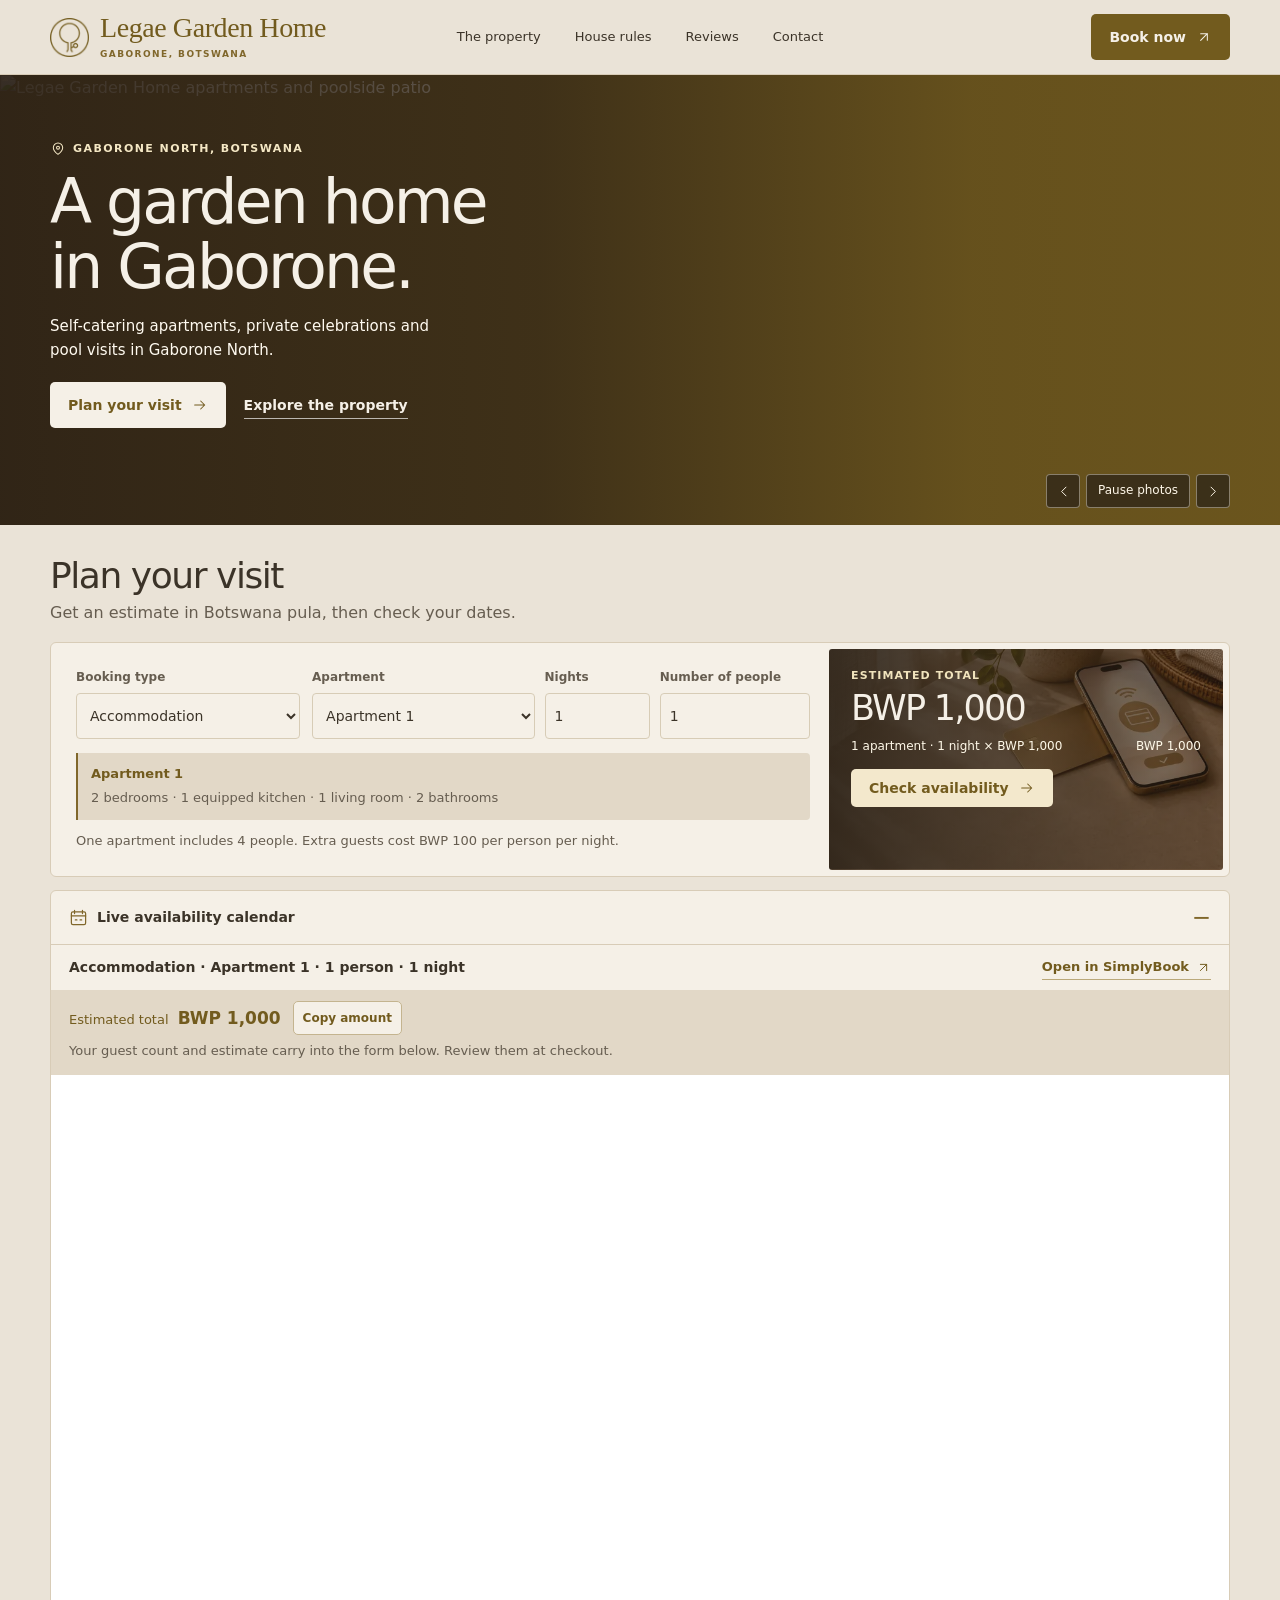
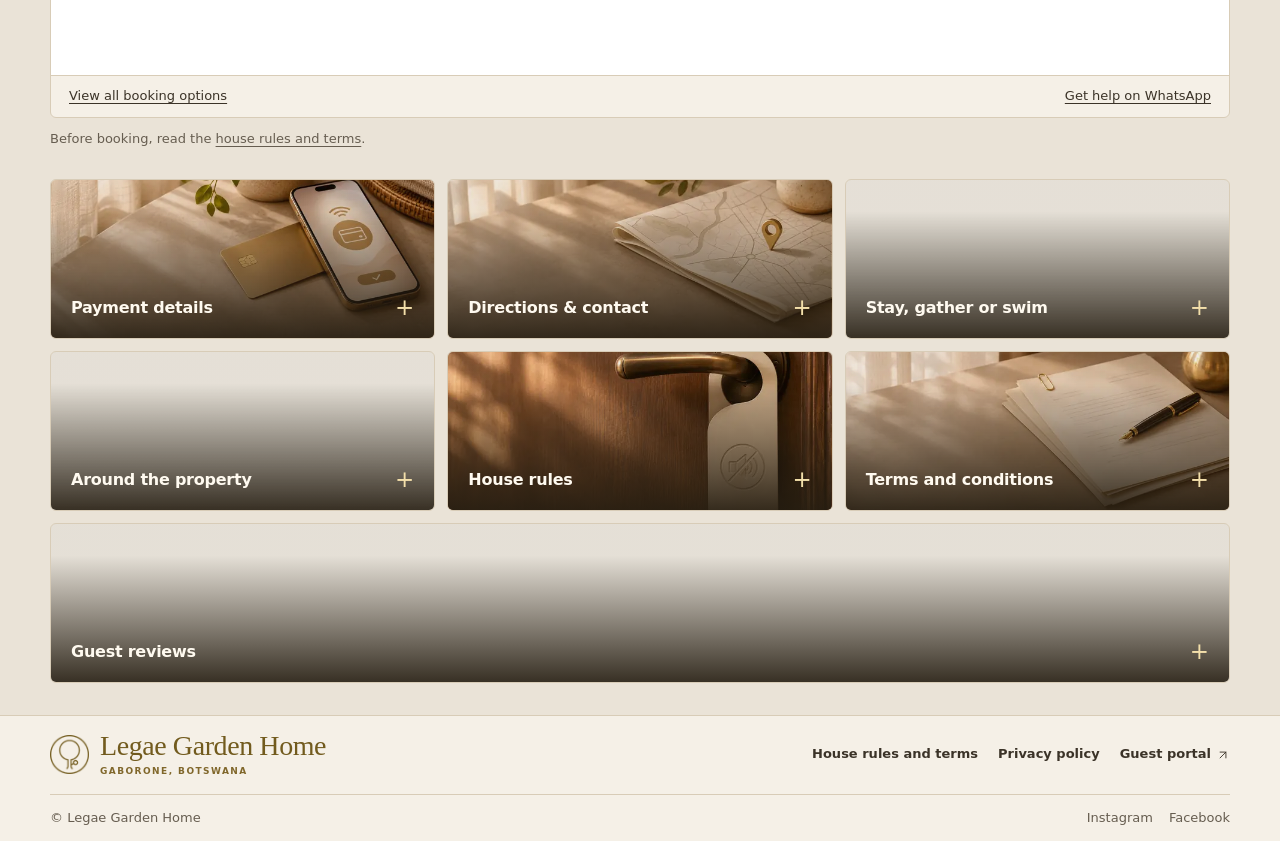
==== index.html @ 32278711 "Show the live availability calendar by default" ====
<!doctype html>
<html lang="en">
<head>
  <meta charset="utf-8">
  <meta name="viewport" content="width=device-width, initial-scale=1">
  <title>Legae Garden Home | Stays, Events &amp; Pool in Gaborone North</title>
  <meta name="description" content="Book a self-catering apartment, private event or pool visit at Legae Garden Home in Gaborone North, Botswana.">
  <meta name="theme-color" content="#725b1e">
  <meta property="og:title" content="Legae Garden Home">
  <meta property="og:description" content="Self-catering stays, garden celebrations and pool days in Gaborone North.">
  <meta property="og:image" content="https://qtrypzzcjebvfcihiynt.supabase.co/storage/v1/object/public/base44-prod/public/688d9861a9e77103fb615b78/deb10df3b_IMG_5137.jpg">
  <link rel="icon" href="[data-uri]" type="image/png">
  <meta property="og:type" content="website">
  <meta name="twitter:card" content="summary_large_image">
  <link rel="stylesheet" href="/legae-home.css">
</head>
<body>
<svg class="symbols" xmlns="http://www.w3.org/2000/svg" aria-hidden="true">
  <symbol id="i-arrow" viewBox="0 0 24 24"><path d="M4 12h15m-6-6 6 6-6 6"/></symbol>
  <symbol id="i-out" viewBox="0 0 24 24"><path d="M7 17 17 7M7 7h10v10"/></symbol>
  <symbol id="i-pin" viewBox="0 0 24 24"><path d="M19 10c0 5-7 10-7 10s-7-5-7-10a7 7 0 1 1 14 0Z"/><circle cx="12" cy="10" r="2.2"/></symbol>
  <symbol id="i-calendar" viewBox="0 0 24 24"><rect x="3" y="5" width="18" height="16" rx="2"/><path d="M7 3v4m10-4v4M3 10h18m-13 5h2m4 0h2"/></symbol>
  <symbol id="i-bed" viewBox="0 0 24 24"><path d="M3 18v2m18-2v2M3 18h18v-5a2 2 0 0 0-2-2H5a2 2 0 0 0-2 2v5Zm2-7V6a2 2 0 0 1 2-2h10a2 2 0 0 1 2 2v5M8 11V8h8v3"/></symbol>
  <symbol id="i-leaf" viewBox="0 0 24 24"><path d="M20 4c-9 0-15 3-15 10a5 5 0 0 0 5 5c7 0 10-6 10-15ZM4 20l10-10"/></symbol>
  <symbol id="i-water" viewBox="0 0 24 24"><path d="M3 9c3 0 3-2 6-2s3 2 6 2 3-2 6-2M3 14c3 0 3-2 6-2s3 2 6 2 3-2 6-2M3 19c3 0 3-2 6-2s3 2 6 2 3-2 6-2"/></symbol>
  <symbol id="i-wifi" viewBox="0 0 24 24"><path d="M3 8a14 14 0 0 1 18 0M6 11a9 9 0 0 1 12 0m-9 3a4.5 4.5 0 0 1 6 0"/><circle cx="12" cy="18" r=".7"/></symbol>
  <symbol id="i-kitchen" viewBox="0 0 24 24"><path d="M5 3v5a3 3 0 0 0 6 0V3M8 3v18m11 0V3c-3 1-4 5-4 10h4"/></symbol>
  <symbol id="i-car" viewBox="0 0 24 24"><path d="m5 11 2-5h10l2 5M5 18v2m14-2v2M5 18h14a2 2 0 0 0 2-2v-3a2 2 0 0 0-2-2H5a2 2 0 0 0-2 2v3a2 2 0 0 0 2 2Zm2-4h1m8 0h1"/></symbol>
  <symbol id="i-braai" viewBox="0 0 24 24"><path d="M5 11h14a7 7 0 0 1-14 0Zm5 7-2 4m6-4 2 4M9 7c-2-2 2-3 0-5m6 5c-2-2 2-3 0-5"/></symbol>
  <symbol id="i-chat" viewBox="0 0 24 24"><path d="M21 11.5a8.5 8.5 0 0 1-12 7.75L4 20l.75-4.5A8.5 8.5 0 1 1 21 11.5ZM8 12h.01m4 0h.01m4 0h.01"/></symbol>
  <symbol id="i-close" viewBox="0 0 24 24"><path d="m6 6 12 12M18 6 6 18"/></symbol>
  <symbol id="i-menu" viewBox="0 0 24 24"><path d="M4 7h16M4 12h16M4 17h16"/></symbol>
  <symbol id="i-chevron" viewBox="0 0 24 24"><path d="m8 5 7 7-7 7"/></symbol>
  <symbol id="i-payment" viewBox="0 0 24 24"><rect x="3" y="5" width="18" height="14" rx="2"/><path d="M3 10h18M7 15h4"/></symbol>
  <symbol id="i-photo" viewBox="0 0 24 24"><rect x="3" y="3" width="18" height="18" rx="2"/><circle cx="8" cy="8" r="1.5"/><path d="m3 17 5-5 4 4 4-6 5 7"/></symbol>
  <symbol id="i-document" viewBox="0 0 24 24"><path d="M14 3H5v18h14V8zM14 3v5h5M8 12h8M8 16h6"/></symbol>
</svg>
<a class="skip" href="#main">Skip to content</a>
<header class="header">
  <div class="wrap nav-row">
    <a class="brand" href="#" aria-label="Legae Garden Home, home">
      <img class="brand-mark" src="[data-uri]" width="42" height="42" alt="">
      <span><strong>Legae Garden Home</strong><small>GABORONE, BOTSWANA</small></span>
    </a>
    <button class="icon-button menu-toggle" type="button" aria-expanded="false" aria-controls="site-nav" aria-label="Open menu"><svg class="icon" aria-hidden="true"><use href="#i-menu"/></svg></button>
    <nav class="nav" id="site-nav" aria-label="Main navigation">
      <a href="#experiences">The property</a>
      <a href="#rules">House rules</a>
      <a href="#reviews">Reviews</a>
      <a href="#visit">Contact</a>
    </nav>
    <a class="button green nav-book" href="#book">Book now <svg class="icon" aria-hidden="true"><use href="#i-out"/></svg></a>
  </div>
</header>
<main id="main">
  <section class="hero" aria-labelledby="hero-title" aria-roledescription="carousel">
    <div class="wrap hero-content">
      <p class="eyebrow hero-location"><svg class="icon" aria-hidden="true"><use href="#i-pin"/></svg> Gaborone North, Botswana</p>
      <h1 id="hero-title">A garden home in Gaborone.</h1>
      <p>Self-catering apartments, private celebrations and pool visits in Gaborone North.</p>
      <div class="hero-actions">
        <a class="button green" href="#book">Plan your visit <svg class="icon" aria-hidden="true"><use href="#i-arrow"/></svg></a>
        <a class="text-link" href="#experiences">Explore the property</a>
      </div>
    </div>
    <img class="hero-image hero-slide is-active" src="https://qtrypzzcjebvfcihiynt.supabase.co/storage/v1/object/public/base44-prod/public/688d9861a9e77103fb615b78/deb10df3b_IMG_5137.jpg" alt="Legae Garden Home apartments and poolside patio" width="1024" height="768" fetchpriority="high">
    <img class="hero-image hero-slide" src="https://qtrypzzcjebvfcihiynt.supabase.co/storage/v1/object/public/base44-prod/public/688d9861a9e77103fb615b78/ccbd55c2e_IMG_8662.jpg" alt="Outdoor swimming pool at Legae Garden Home" width="1024" height="768" decoding="async">
    <img class="hero-image hero-slide" src="https://i.postimg.cc/5NzW2BkS/661a70f915418e8416a6b7e5d18a0d9f.png" alt="Open garden lawn at Legae Garden Home" width="1280" height="960" decoding="async">
    <div class="wrap hero-controls" hidden>
      <div class="hero-control-buttons" role="group" aria-label="Property slideshow">
        <button class="icon-button" id="hero-previous" type="button" aria-label="Previous property photo"><svg class="icon" aria-hidden="true"><use href="#i-chevron"/></svg></button>
        <button class="slideshow-pause" id="hero-pause" type="button" aria-pressed="false">Pause photos</button>
        <button class="icon-button" id="hero-next" type="button" aria-label="Next property photo"><svg class="icon" aria-hidden="true"><use href="#i-chevron"/></svg></button>
      </div>
    </div>
  </section>

  <section class="wrap booking-wrap" id="book" aria-labelledby="booking-title">
    <div class="section-heading booking-heading">
      <h2 id="booking-title">Plan your visit</h2>
      <p>Get an estimate in Botswana pula, then check your dates.</p>
    </div>
    <div class="booking-bar">
      <div class="booking-inputs">
        <form class="calculator-fields" id="booking-calculator" aria-label="Booking calculator">
          <div class="booking-field booking-type">
            <label for="booking-type">Booking type</label>
            <select id="booking-type" name="type"><option value="stay">Accommodation</option><option value="event">Private event</option><option value="pool">Pool visit</option></select>
          </div>
          <div class="booking-fields" data-fields="stay">
            <div class="booking-field"><label for="apartment">Apartment</label><select id="apartment" name="apartment" aria-describedby="apartment-details"><option value="3">Apartment 1</option><option value="4">Apartment 2</option><option value="both">Both apartments</option></select></div>
            <div class="booking-field"><label for="nights">Nights</label><input type="number" id="nights" name="nights" value="1" min="1" step="1" required></div>
            <div class="booking-field"><label for="stay-guests">Number of people</label><input type="number" id="stay-guests" name="stay-guests" value="1" min="1" step="1" required></div>
          </div>
          <div class="booking-fields" data-fields="event" hidden>
            <div class="booking-field"><label for="event-guests">Event guests</label><input type="number" id="event-guests" name="event-guests" value="10" min="1" max="50" step="1" required disabled></div>
            <div class="booking-field"><label for="event-apartments">Accommodation</label><select id="event-apartments" name="event-apartments" aria-describedby="apartment-details" disabled><option value="0">Venue only</option><option value="1" selected>1 apartment</option><option value="2">2 apartments</option></select></div>
          </div>
          <div class="booking-fields pool-fields" data-fields="pool" hidden>
            <div class="booking-field"><label for="pool-adults">Adults</label><input type="number" id="pool-adults" name="pool-adults" value="1" min="0" step="1" required disabled></div>
            <div class="booking-field"><label for="pool-children">Children</label><input type="number" id="pool-children" name="pool-children" value="0" min="0" step="1" required disabled></div>
            <div class="booking-field"><label for="pool-coolers">Cooler boxes</label><input type="number" id="pool-coolers" name="pool-coolers" value="0" min="0" step="1" required disabled></div>
            <label class="braai-option"><input type="checkbox" name="pool-braai" disabled> Add braai use</label>
          </div>
        </form>
        <div class="apartment-details" id="apartment-details" role="status" aria-live="polite" aria-atomic="true">
          <strong id="apartment-details-name">Apartment 1</strong>
          <p id="apartment-details-rooms">2 bedrooms · 1 equipped kitchen · 1 living room · 2 bathrooms</p>
        </div>
        <p class="calculator-note" id="calculator-note">One apartment includes 4 people. Extra guests cost BWP 100 per person per night.</p>
        <noscript><p class="calculator-note">Enable JavaScript to calculate an estimate for your selection.</p></noscript>
      </div>
      <div class="estimate">
        <p class="estimate-label" id="estimate-label">Estimated total</p>
        <output class="estimate-total" id="estimate-total" aria-labelledby="estimate-label" for="booking-type apartment nights stay-guests event-guests event-apartments pool-adults pool-children pool-coolers">BWP 1,000</output>
        <ul class="estimate-lines" id="estimate-lines"><li><span>1 apartment · 1 night × BWP 1,000</span><span>BWP 1,000</span></li></ul>
        <a class="button pale" href="#calendar">Check availability <svg class="icon" aria-hidden="true"><use href="#i-arrow"/></svg></a>
      </div>
    </div>
    <details class="calendar-panel" id="calendar" open>
      <summary><svg class="icon" aria-hidden="true"><use href="#i-calendar"/></svg> Live availability calendar</summary>
      <div class="calendar-card">
        <div class="calendar-toolbar">
          <p id="calendar-selection" aria-live="polite"><span>Accommodation · Apartment 1 · 1 person</span></p>
          <a class="text-link" id="direct-booking" href="https://legaegardenhome1.simplybook.me/v2/book/service/3/" target="_blank" rel="noopener">Open in SimplyBook <svg class="icon" aria-hidden="true"><use href="#i-out"/></svg></a>
        </div>
        <div id="calendar-booking">
          <div class="calendar-checkout">
            <div class="checkout-estimate" id="checkout-estimate">
              <p>Estimated total <strong id="checkout-estimate-total">BWP 1,000</strong></p>
              <button class="button outline" id="copy-estimate" type="button" value="1000" hidden>Copy amount</button>
              <span class="copy-status" id="copy-estimate-status" role="status"></span>
            </div>
            <p>Your guest count and estimate carry into the form below. Review them at checkout.</p>
          </div>
          <iframe id="booking-frame" title="Live availability for Apartment 1" loading="lazy" referrerpolicy="strict-origin-when-cross-origin"></iframe>
        </div>
        <div class="calendar-message" id="calendar-message" hidden>
          <p id="calendar-message-text"></p>
          <a class="button green" id="calendar-message-action" href="https://wa.me/26771252032" target="_blank" rel="noopener">Ask on WhatsApp <svg class="icon" aria-hidden="true"><use href="#i-out"/></svg></a>
        </div>
        <div class="calendar-footer">
          <a href="https://legaegardenhome1.simplybook.me/v2/book/" target="_blank" rel="noopener">View all booking options</a>
          <a id="booking-help" href="https://wa.me/26771252032" target="_blank" rel="noopener">Get help on WhatsApp</a>
        </div>
      </div>
    </details>
        <p class="booking-policy">Before booking, read the <a href="#rules">house rules and terms</a>.</p>
  </section>


  <section class="wrap info-grid" aria-label="Property and booking information">
    <details class="info-card" id="payment-details" name="property-information">
      <summary><svg class="icon" aria-hidden="true"><use href="#i-payment"/></svg><h2 id="payment-details-title">Payment details</h2></summary>
      <div class="info-card-content">

      <div class="payment-content">
        <div class="payment-methods">
          <section aria-labelledby="bank-payment-title">
            <h3 id="bank-payment-title">FNB Bank Transfer</h3>
            <dl class="payment-bank-details">
              <div><dt>Bank</dt><dd>FNB Botswana</dd></div>
              <div><dt>Account name</dt><dd>Legae Garden Home</dd></div>
              <div><dt>Account number</dt><dd>63196310311</dd></div>
              <div><dt>Branch code</dt><dd>281267</dd></div>
              <div><dt>SWIFT code</dt><dd>FNBBBWPX</dd></div>
            </dl>
          </section>
          <section aria-labelledby="orange-payment-title">
            <h3 id="orange-payment-title">Orange Money</h3>
            <dl><div><dt>Number</dt><dd>+267 76 574 262</dd></div></dl>
          </section>
          <section aria-labelledby="ewallet-payment-title">
            <h3 id="ewallet-payment-title">eWallet / Pay2Cell</h3>
            <dl><div><dt>Number</dt><dd>+267 71 252 032</dd></div></dl>
          </section>
        </div>
        <p class="payment-reference">Please use the invoice number as your payment reference.</p>
      </div>
    
      </div>
    </details>
    <details class="info-card" id="visit" name="property-information">
      <summary><svg class="icon" aria-hidden="true"><use href="#i-pin"/></svg><h2 id="directions-title">Directions & contact</h2></summary>
      <div class="info-card-content">
<div class="visit-layout">
      <div class="visit-copy">
        <h2 id="visit-title">Find us</h2>
        <p class="location-line"><svg class="icon" aria-hidden="true"><use href="#i-pin"/></svg> Gaborone North, Botswana</p>
        <div class="visit-actions">
          <a class="button green" href="https://www.google.com/maps/dir/?api=1&amp;destination=-24.5267918%2C25.9787232" target="_blank" rel="noopener">Get directions <svg class="icon" aria-hidden="true"><use href="#i-out"/></svg></a>
          <a class="button outline" href="https://wa.me/26771252032?text=Hello%2C%20I%20would%20like%20to%20enquire%20about%20Legae%20Garden%20Home." target="_blank" rel="noopener"><svg class="icon" aria-hidden="true"><use href="#i-chat"/></svg> WhatsApp</a>
        </div>
        <address class="contact-links">
          <div><a href="tel:+26771252032">+267 71 252 032</a><span aria-hidden="true"> / </span><a href="tel:+26776574262">+267 76 574 262</a></div>
          <a href="mailto:legaegardenhome@gmail.com">legaegardenhome@gmail.com</a>
        </address>
        <details class="directions">
          <summary>Driving directions from Phakalane</summary>
          <ol>
            <li>Continue from the Phakalane traffic light to the second traffic light near Oodi.</li>
            <li>Turn left and continue past the Mmamashia Water Treatment Plant on your right.</li>
            <li>Turn before the long wall on your left and follow it to the end.</li>
            <li>Turn left, then immediately right. Legae Garden Home is the second house on your right.</li>
          </ol>
        </details>
      </div>
      <img src="https://qtrypzzcjebvfcihiynt.supabase.co/storage/v1/object/public/base44-prod/public/688d9861a9e77103fb615b78/a41eb5264_IMG_5136.jpg" alt="Driveway and entrance at Legae Garden Home" loading="lazy" width="1024" height="768">
    </div>
      </div>
    </details>
    <details class="info-card" id="experiences" name="property-information">
      <summary><svg class="icon" aria-hidden="true"><use href="#i-bed"/></svg><h2 id="experiences-title">Stay, gather or swim</h2></summary>
      <div class="info-card-content">

        <div class="property-panel-content">
          <div class="experience-grid">
            <article class="card">
              <img src="https://i.postimg.cc/xTpN9Shv/a738c9988c5737dc6c36e37decbf5882.png" alt="Double bed in a Legae Garden Home apartment" loading="lazy" width="600" height="800">
              <div class="card-text">
                <h3>Self-catering stays</h3>
                <p>Each apartment has two bedrooms, two bathrooms, a living room and an equipped kitchen. Book one or both.</p>
                <a class="text-link" href="#book" data-booking="stay">Price a stay <svg class="icon" aria-hidden="true"><use href="#i-arrow"/></svg></a>
              </div>
            </article>
            <article class="card">
              <img src="https://i.postimg.cc/5NzW2BkS/661a70f915418e8416a6b7e5d18a0d9f.png" alt="Open garden lawn at Legae Garden Home" loading="lazy" width="1280" height="960">
              <div class="card-text">
                <h3>Private events</h3>
                <p>Host up to 50 guests in the garden. Choose venue hire or add accommodation. Gatherings require approval, and loud music is prohibited.</p>
                <a class="text-link" href="#book" data-booking="event">Price an event <svg class="icon" aria-hidden="true"><use href="#i-arrow"/></svg></a>
              </div>
            </article>
            <article class="card">
              <img src="https://qtrypzzcjebvfcihiynt.supabase.co/storage/v1/object/public/base44-prod/public/688d9861a9e77103fb615b78/ccbd55c2e_IMG_8662.jpg" alt="Outdoor swimming pool at Legae Garden Home" loading="lazy" width="768" height="1024">
              <div class="card-text">
                <h3>Pool visits</h3>
                <p>Pool hours are 9:00 am to 5:00 pm. Entry is BWP 100 per adult and BWP 50 per child. Cooler boxes and braai use can be added.</p>
                <a class="text-link" href="#book" data-booking="pool">Price a pool visit <svg class="icon" aria-hidden="true"><use href="#i-arrow"/></svg></a>
              </div>
            </article>
          </div>
          <ul class="amenities" aria-label="Property amenities">
            <li><svg class="icon" aria-hidden="true"><use href="#i-kitchen"/></svg> Equipped kitchens</li>
            <li><svg class="icon" aria-hidden="true"><use href="#i-wifi"/></svg> Wi-Fi</li>
            <li><svg class="icon" aria-hidden="true"><use href="#i-car"/></svg> On-site parking</li>
            <li><svg class="icon" aria-hidden="true"><use href="#i-braai"/></svg> Braai area</li>
            <li><svg class="icon" aria-hidden="true"><use href="#i-water"/></svg> Outdoor pool</li>
            <li><svg class="icon" aria-hidden="true"><use href="#i-leaf"/></svg> Garden</li>
          </ul>
        </div>
      
      </div>
    </details>
    <details class="info-card" id="gallery" name="property-information">
      <summary><svg class="icon" aria-hidden="true"><use href="#i-photo"/></svg><h2 id="gallery-title">Around the property</h2></summary>
      <div class="info-card-content">

        <div class="property-panel-content gallery-grid">
          <a href="https://qtrypzzcjebvfcihiynt.supabase.co/storage/v1/object/public/base44-prod/public/688d9861a9e77103fb615b78/dcd136c3a_IMG_5101.jpg" aria-label="View living and dining room photo"><img src="https://qtrypzzcjebvfcihiynt.supabase.co/storage/v1/object/public/base44-prod/public/688d9861a9e77103fb615b78/dcd136c3a_IMG_5101.jpg" alt="Living and dining room in one of the apartments" loading="lazy"><span>Living &amp; dining <svg class="icon" aria-hidden="true"><use href="#i-out"/></svg></span></a>
          <a href="https://i.postimg.cc/ncWr6G9g/d47270caf5ff09779eabafe3b2f775aa.png" aria-label="View self-catering kitchen photo"><img src="https://i.postimg.cc/ncWr6G9g/d47270caf5ff09779eabafe3b2f775aa.png" alt="Self-catering kitchen with fridge and washing machine" loading="lazy"><span>Kitchen <svg class="icon" aria-hidden="true"><use href="#i-out"/></svg></span></a>
          <a href="https://i.postimg.cc/SRWRfpmp/IMG-8664.jpg" aria-label="View outdoor seating photo"><img src="https://i.postimg.cc/SRWRfpmp/IMG-8664.jpg" alt="Outdoor table and chairs by the braai area" loading="lazy"><span>Outdoor seating <svg class="icon" aria-hidden="true"><use href="#i-out"/></svg></span></a>
          <a href="https://i.postimg.cc/L8HSQqxp/518768688.png" aria-label="View pool terrace photo"><img src="https://i.postimg.cc/L8HSQqxp/518768688.png" alt="The outdoor swimming pool and terrace" loading="lazy"><span>Pool terrace <svg class="icon" aria-hidden="true"><use href="#i-out"/></svg></span></a>
        </div>
      
      </div>
    </details>
    <details class="info-card" id="rules" name="property-information">
      <summary><svg class="icon" aria-hidden="true"><use href="#i-menu"/></svg><h2 id="rules-title">House rules</h2></summary>
      <div class="info-card-content">
<div class="rules-intro">
        <div class="noise-rule">
          <h3>No loud music</h3>
          <p>This applies at all times, including private events and pool visits. Quiet hours are <strong>10:30 pm to 8:00 am</strong>. Please keep noise low and respect our neighbours.</p>
        </div>
        <dl class="arrival-times">
          <div><dt>Check-in</dt><dd>12:00 pm</dd></div>
          <div><dt>Check-out</dt><dd>10:30 am</dd></div>
        </dl>
      </div>
      </div>
    </details>
    <details class="info-card" id="terms" name="property-information">
      <summary><svg class="icon" aria-hidden="true"><use href="#i-document"/></svg><h2 id="terms-title">Terms and conditions</h2></summary>
      <div class="info-card-content">
<div class="policies">
        <details id="booking-terms">
          <summary>Booking, payment and arrival</summary>
          <ul>
            <li>A deposit of BWP 500, or the amount specified for your booking, is required to secure your dates. Pay within 48 hours of booking. Unpaid reservations may be cancelled and the dates released.</li>
            <li>Published prices may change. The price confirmed at the time of booking will be honoured.</li>
            <li>Be ready to provide valid identification before check-in through the agreed contact method. Arrange late check-out in advance. It is subject to availability and additional charges may apply.</li>
          </ul>
        </details>
        <details id="guest-rules">
          <summary>Guests, gatherings and use of the property</summary>
          <ul>
            <li>Keep to the confirmed guest count unless management approves a change in writing. Parties and large gatherings require prior approval. Loud music is prohibited at all times. Observe quiet hours from 10:30 pm to 8:00 am.</li>
            <li>Use the designated outdoor smoking area. Smoking indoors is prohibited. Pets require prior approval. Guests are responsible for pet-related damage or extra cleaning.</li>
            <li>Keep the property and garden in good condition and report problems promptly. Wash dishes and take out rubbish. Leave towels, linen and other supplied items at the property. Do not damage or remove plants.</li>
            <li>Laundry is for current guests staying two or three days. Bring your own washing powder and leave outside laundry at home. A BWP 15 charge per item may apply if the laundry rules are breached.</li>
          </ul>
        </details>
        <details id="pool-rules">
          <summary>Swimming pool safety</summary>
          <ul>
            <li>Guests use the pool at their own risk. There is no lifeguard on duty. A responsible adult must supervise children at all times.</li>
            <li>No diving, running or rough play around the pool. Keep glass containers out of the pool area.</li>
          </ul>
        </details>
        <details id="property-rules">
          <summary>Security, damages and responsibility</summary>
          <ul>
            <li>External areas are monitored by CCTV for security. Lock doors and windows, keep the gate secure and take care of personal belongings.</li>
            <li>Guests are responsible for damage to the property or its contents and for reasonable repair or replacement costs. Lost keys carry a BWP 650 fee. Applicable charges for breaches of the rules remain the guest’s responsibility.</li>
            <li>The property’s booking terms place responsibility for personal belongings with guests and exclude liability for accidents, injuries and loss of belongings.</li>
            <li>Management may terminate a stay without refund for serious breaches of the terms, rules or safety requirements. Illegal activity may be reported to the authorities.</li>
            <li>By booking, guests acknowledge these terms and accept responsibility for applicable charges.</li>
          </ul>
        </details>
        <details id="cancellation">
          <summary>Cancellations and date changes</summary>
          <ul>
            <li>Cancellations made within 24 hours of booking are eligible for a full deposit refund.</li>
            <li>A cancellation more than 7 days after booking incurs a fee of 50% of the deposit. More than 30 days after booking, the deposit is non-refundable.</li>
            <li>Requests to change dates are subject to availability and the notice given. No-shows without prior notice forfeit the deposit.</li>
          </ul>
        </details>
        <details id="privacy">
          <summary>Privacy policy</summary>
          <ul>
            <li>Legae Garden Home may collect contact, identification, booking and payment-related details, website usage information and footage from external CCTV.</li>
            <li>Information is used to manage bookings, communicate with guests, improve services, protect people and property and meet legal and accounting requirements.</li>
            <li>Personal information is never sold, rented or leased. It may be shared with booking, payment and other service providers, or with authorities where required.</li>
            <li>Reasonable measures are used to protect information. Records are retained for as long as necessary for their purpose and applicable requirements.</li>
            <li>Guests may request access, correction, restriction of processing or deletion where applicable. This policy may be updated. For privacy enquiries email <a href="mailto:legaegardenhome@gmail.com">legaegardenhome@gmail.com</a>.</li>
          </ul>
        </details>
      </div>
      </div>
    </details>
    <details class="info-card" id="reviews" name="property-information">
      <summary><h2 id="reviews-title">Guest reviews</h2></summary>
      <div class="info-card-content">
        <p class="review-intro">Guest comments about Legae Garden Home.</p>
        <div id="published-reviews" class="review-grid" aria-label="Published guest reviews"></div>
        <p id="review-load-status" class="review-help" role="status"></p>
        <button class="button outline" id="more-guest-reviews" type="button" hidden>More reviews</button>
        <div class="review-grid">
          <figure class="review-quote">
            <blockquote><p>“Affordable, peaceful, clean, exotic”</p></blockquote>
            <figcaption>Kopano</figcaption>
          </figure>
          <figure class="review-quote">
            <blockquote><p>“…friendly hosts and great privacy!”</p></blockquote>
            <figcaption>Katlego Latoya Kgaswane</figcaption>
          </figure>
          <figure class="review-quote">
            <blockquote><p>“Good neighborhood, quiet and peaceful environment”</p></blockquote>
            <figcaption>Cain Johnson</figcaption>
          </figure>
        </div>
        <form class="guest-review-form" id="guest-review-form" aria-labelledby="guest-review-form-title" hidden>
          <h3 id="guest-review-form-title">Write a review</h3>
          <div class="guest-review-fields">
            <div class="booking-field"><label for="review-name">Your name</label><input id="review-name" name="guestName" type="text" maxlength="80" autocomplete="name" required></div>
            <div class="booking-field"><label for="review-rating">Overall rating</label><select id="review-rating" name="rating" required><option value="" selected disabled>Choose a rating</option><option value="5">5 — Excellent</option><option value="4">4 — Very good</option><option value="3">3 — Good</option><option value="2">2 — Fair</option><option value="1">1 — Poor</option></select></div>
          </div>
          <div class="booking-field"><label for="review-title">Review title (optional)</label><input id="review-title" name="title" type="text" maxlength="120"></div>
          <div class="booking-field"><label for="review-comment">Your review</label><textarea id="review-comment" name="comment" rows="4" maxlength="2000" required></textarea></div>
          <p class="review-help">Your name and review may appear on this website after approval.</p>
          <button class="button green" id="submit-guest-review" type="submit">Submit review</button>
          <p id="guest-review-status" class="guest-review-status" role="status"></p>
        </form>
        <noscript><p class="review-help">Enable JavaScript to submit a review.</p></noscript>
      </div>
    </details>

  </section>

</main>
<footer>
  <div class="wrap footer-row">
    <a class="brand" href="#">
      <img class="brand-mark" src="[data-uri]" width="42" height="42" alt="">
      <span><strong>Legae Garden Home</strong><small>GABORONE, BOTSWANA</small></span>
    </a>
    <div class="footer-links">
      <a href="#rules">House rules and terms</a>
      <a href="#privacy">Privacy policy</a>
      <a href="https://legae-garden-guest-manager-fb615b78.base44.app/GuestPortal">Guest portal <svg class="icon" aria-hidden="true"><use href="#i-out"/></svg></a>
    </div>
  </div>
  <div class="wrap footer-bottom"><span>© Legae Garden Home</span><a href="https://www.instagram.com/legaegardenhome" target="_blank" rel="noopener">Instagram</a><a href="https://www.facebook.com/legaegardenhome" target="_blank" rel="noopener">Facebook</a></div>
</footer>
<dialog id="photo-dialog" class="dialog photo-dialog" aria-label="Property photo gallery">
  <button type="button" class="icon-button close-dialog" aria-label="Close photo" autofocus><svg class="icon" aria-hidden="true"><use href="#i-close"/></svg></button>
  <img id="full-photo" alt="">
  <div class="photo-controls"><button type="button" class="icon-button prev" aria-label="Previous photo"><svg class="icon" aria-hidden="true"><use href="#i-chevron"/></svg></button><p id="photo-caption" aria-live="polite"></p><button type="button" class="icon-button next" aria-label="Next photo"><svg class="icon" aria-hidden="true"><use href="#i-chevron"/></svg></button></div>
</dialog>
  <script type="module" src="/legae-booking.js"></script>
  <script type="module" src="/legae-reviews.js"></script>
</body>
</html>
---- legae-home.css ----
@font-face {
  font-family: "Instrument Serif";
  src: url("https://fonts.gstatic.com/s/instrumentserif/v5/jizBRFtNs2ka5fXjeivQ4LroWlx-6zUTjnTLgNs.woff2") format("woff2");
  font-weight: 400;
  font-display: swap;
}
@font-face {
  font-family: "DM Sans";
  src: url("https://fonts.gstatic.com/s/dmsans/v17/rP2Yp2ywxg089UriI5-g4vlH9VoD8Cmcqbu0-K6z9mXg.woff2") format("woff2");
  font-weight: 400 700;
  font-display: swap;
}
:root {
  color-scheme: light;
  --paper: #eae3d7;
  --white: #f5f0e7;
  --green: #725b1e;
  --ink: #3b3328;
  --muted: #665d50;
  --accent: #80672b;
  --line: #d8ccb7;
  --tint: #e2d8c7;
  --radius: 6px;
  --display: "Instrument Serif", Georgia, serif;
  --body: "DM Sans", system-ui, sans-serif;
}
* { box-sizing: border-box; }
[hidden] { display: none !important; }
html { scroll-behavior: smooth; }
body { margin: 0; background: var(--paper); color: var(--ink); font: 16px/1.6 var(--body); }
h1, h2, h3, p, figure, dl, dd { margin: 0; }
h1, h2, h3 { color: var(--ink); line-height: 1.15; font-weight: 600; letter-spacing: -.025em; }
h2 { font-family: var(--body); font-size: clamp(28px, 3vw, 36px); font-weight: 500; letter-spacing: -.04em; }
h3 { font-size: 20px; }
img { display: block; width: 100%; height: auto; }
a { color: inherit; text-decoration: none; }
button, input, select { font: inherit; color: inherit; }
button, summary { cursor: pointer; }
summary { list-style: none; }
summary::-webkit-details-marker { display: none; }
:focus-visible { outline: 2px solid #94752c; outline-offset: 4px; }
::selection { background: #eaddb9; color: var(--green); }
[id] { scroll-margin-top: 22px; }
.wrap { width: min(1200px, calc(100% - 100px)); margin-inline: auto; }
.symbols { position: absolute; width: 0; height: 0; }
.icon { width: 19px; height: 19px; flex: none; fill: none; stroke: currentColor; stroke-width: 1.55; stroke-linecap: round; stroke-linejoin: round; }
.skip { position: fixed; top: -120px; left: 14px; z-index: 5; padding: 9px 16px; background: var(--white); }
.skip:focus { top: 14px; }
.header { background: var(--paper); border-bottom: 1px solid var(--line); }
.nav-row { display: grid; grid-template-columns: 1fr auto 1fr; align-items: center; gap: 24px; min-height: 74px; }
.brand { display: flex; align-items: center; gap: 11px; width: max-content; color: var(--green); }
.brand-mark { width: 39px; height: 39px; object-fit: contain; }
.brand strong { display: block; font-family: var(--display); font-size: 28px; font-weight: 400; line-height: 1.05; letter-spacing: -.015em; white-space: nowrap; }
.brand small { display: block; margin-top: 4px; color: var(--accent); font-size: 9px; font-weight: 700; letter-spacing: .16em; }
.nav { display: flex; align-items: center; gap: clamp(16px, 3vw, 34px); font-size: 13px; font-weight: 500; }
.nav a:hover, .footer-links a:hover, .footer-bottom a:hover { color: var(--accent); }
.button { display: inline-flex; justify-content: center; align-items: center; gap: 10px; min-height: 46px; padding: 9px 17px; border: 1px solid transparent; border-radius: 5px; font-size: 14px; font-weight: 600; text-align: center; }
.button:hover { filter: brightness(1.13); }
.button .icon { width: 16px; height: 16px; }
.button.green { background: var(--green); color: var(--white); }
.button.pale { background: #f3e8cc; color: var(--green); }
.button.outline { border-color: #c4b48f; color: var(--green); }
.nav-book { justify-self: end; white-space: nowrap; }
.icon-button { display: inline-flex; align-items: center; justify-content: center; width: 40px; height: 40px; border: 1px solid var(--line); border-radius: 50%; background: var(--white); color: var(--green); padding: 0; }
.icon-button:hover { background: var(--tint); }
.menu-toggle { display: none; }
.text-link { display: inline-flex; align-items: center; gap: 7px; width: fit-content; border-bottom: 1px solid #baa879; color: var(--green); padding-block: 2px; font-size: 14px; font-weight: 700; }
.text-link:hover { color: var(--accent); }
.text-link .icon { width: 15px; height: 15px; }

.hero {
  position: relative;
  isolation: isolate;
  display: grid;
  align-items: center;
  min-height: clamp(380px, 50svh, 560px);
  overflow: hidden;
  background: var(--green);
  color: var(--white);
}
.hero-image, .hero::after {
  position: absolute;
  inset: 0;
  width: 100%;
  height: 100%;
}
.hero-image { z-index: -2; object-fit: cover; object-position: center 57%; }
.hero::after {
  content: "";
  z-index: -1;
  background: linear-gradient(90deg, #2c2116ee 0%, #2c2116bb 42%, #2c21162e 76%, #2c21161a);
}
.hero-content { padding-block: 40px 72px; }
.eyebrow { display: flex; align-items: center; gap: 7px; color: var(--accent); font-size: 11px; font-weight: 700; letter-spacing: .13em; text-transform: uppercase; }
.eyebrow .icon { width: 16px; height: 16px; }
.hero .eyebrow { color: #f4e7c4; }
.hero h1 { margin-top: 13px; max-width: 530px; color: inherit; font-family: var(--body); font-size: clamp(42px, 4.8vw, 64px); font-weight: 500; line-height: 1.05; letter-spacing: -.045em; text-wrap: balance; }
.hero-content>p:not(.eyebrow) { margin-top: 15px; max-width: 390px; color: #fffaf0; font-size: 15px; }
.hero-actions { display: flex; flex-wrap: wrap; align-items: center; gap: 10px 18px; margin-top: 20px; }
.hero .button { background: var(--white); color: var(--green); }
.hero .text-link { color: var(--white); border-color: #ffffffa8; }
.hero :focus-visible { outline-color: var(--white); }

.section-heading { margin-bottom: 15px; }
.section-heading p { margin-top: 4px; color: var(--muted); }
.booking-wrap { padding-block: 30px; }
.booking-heading { margin-bottom: 16px; }
.booking-bar { display: grid; grid-template-columns: minmax(0,1.96fr) minmax(290px,1fr); padding: 6px; background: var(--white); border: 1px solid var(--line); border-radius: var(--radius); }
.booking-inputs { align-self: center; min-width: 0; padding: 19px; }
.calculator-fields { display: grid; grid-template-columns: minmax(124px,.9fr) minmax(0,2fr); align-items: start; gap: 12px; }
.booking-fields { display: grid; grid-template-columns: repeat(2,minmax(0,1fr)); gap: 10px; align-items: end; }
.booking-fields[data-fields="stay"] { grid-template-columns: minmax(0,1.48fr) minmax(0,.7fr) minmax(0,1fr); }
.pool-fields { grid-template-columns: repeat(3,minmax(0,1fr)); }
.booking-field { min-width: 0; }
.booking-field label { display: block; margin-bottom: 6px; color: var(--muted); font-size: 12px; font-weight: 600; }
.booking-field select, .booking-field input { width: 100%; height: 46px; border: 1px solid #d7ccb6; border-radius: 4px; background: var(--white); padding: 0 9px; font-size: 14px; }
.booking-field input:invalid { border-color: #a44d35; }
.braai-option { grid-column: 1/-1; display: inline-flex; align-items: center; gap: 7px; min-height: 24px; width: fit-content; font-size: 13px; font-weight: 600; cursor: pointer; }
.braai-option input { width: 16px; height: 16px; margin: 0; accent-color: var(--green); }
.calculator-note, .booking-policy { margin-top: 12px; color: var(--muted); font-size: 13px; line-height: 1.45; }
.apartment-details { margin-top: 14px; padding: 11px 13px; border-left: 2px solid var(--accent); border-radius: 0 4px 4px 0; background: var(--tint); font-size: 13px; }
.apartment-details strong { color: var(--green); font-weight: 600; }
.apartment-details p { margin-top: 3px; color: var(--muted); line-height: 1.6; }
.booking-policy a { text-decoration: underline; text-underline-offset: 3px; }
.estimate { background: var(--green); color: var(--white); border-radius: 3px; padding: 18px 22px; }
.estimate-label { color: #f1e4bd; font-size: 11px; font-weight: 700; letter-spacing: .1em; text-transform: uppercase; }
.estimate-total { display: block; margin-top: 3px; font-size: clamp(29px, 3vw, 35px); font-weight: 500; line-height: 1.15; letter-spacing: -.05em; font-variant-numeric: tabular-nums; }
.estimate-lines { display: grid; gap: 3px; margin: 9px 0 0; padding: 0; color: #fff9e9; list-style: none; font-size: 12px; }
.estimate-lines li { display: flex; justify-content: space-between; align-items: start; gap: 9px; }
.estimate-lines li>span:last-child { white-space: nowrap; }
.estimate .button { min-height: 38px; margin-top: 13px; padding-block: 5px; }
.estimate .button:focus-visible { outline-color: #e9cf88; }

.calendar-panel { margin-top: 13px; overflow: hidden; border: 1px solid var(--line); border-radius: 6px; background: var(--white); }
details>summary { display: flex; gap: 9px; align-items: center; color: var(--ink); font-size: 14px; font-weight: 600; }
details>summary::after { content: "+"; margin-left: auto; color: var(--accent); font: 400 23px/1 var(--body); }
details[open]>summary::after { content: "−"; }
details>summary:hover { color: var(--accent); }
.calendar-panel>summary:focus-visible { outline-offset: -4px; }
.calendar-panel>summary { padding: 15px 18px; }
.calendar-panel>summary .icon { color: var(--accent); }
.calendar-panel[open]>summary { border-bottom: 1px solid var(--line); }
.calendar-toolbar, .calendar-footer { display: flex; justify-content: space-between; align-items: center; flex-wrap: wrap; gap: 8px 16px; padding: 10px 18px; }
.calendar-toolbar p { font-size: 14px; font-weight: 700; }
.calendar-toolbar .text-link { font-size: 13px; }
.calendar-checkout { padding: 11px 18px 13px; background: var(--tint); color: var(--muted); font-size: 13px; }
.checkout-estimate { display: flex; flex-wrap: wrap; align-items: center; gap: 7px 12px; margin-bottom: 6px; color: var(--green); }
.checkout-estimate strong { margin-left: 5px; font-size: 17px; }
.checkout-estimate .button { min-height: 34px; padding: 4px 9px; background: var(--white); font-size: 12px; }
.copy-status { font-size: 12px; }
.calendar-card iframe { display: block; width: 100%; height: 600px; border: 0; background: white; }
.calendar-footer { border-top: 1px solid var(--line); font-size: 13px; }
.calendar-footer a { text-decoration: underline; text-underline-offset: 3px; }
.calendar-message { padding: 14px 18px; }
.calendar-message p { margin-bottom: 8px; color: var(--muted); }

.property-section { padding-block: 0 15px; }
.property-panels { display: grid; }
.property-panel { border-bottom: 1px solid var(--line); }
.property-panel>summary { padding: 17px 0; }
.property-panel h2 { font-family: var(--body); font-size: 17px; font-weight: 500; letter-spacing: -.015em; }
.property-panel-content { padding: 0 0 20px; }
.experience-grid, .gallery-grid { display: grid; gap: 21px; }
.experience-grid { grid-template-columns: repeat(3,minmax(0,1fr)); }
.card { display: flex; flex-direction: column; min-width: 0; overflow: hidden; background: var(--white); border: 1px solid var(--line); border-radius: var(--radius); }
.card>img { aspect-ratio: 2.1; object-fit: cover; object-position: center 53%; }
.card:nth-child(2)>img { object-position: center 63%; }
.card-text { display: flex; flex: 1; flex-direction: column; align-items: start; padding: 19px 20px 22px; }
.card p { margin: 7px 0 13px; color: var(--muted); font-size: 14px; }
.card .text-link { margin-top: auto; }
.amenities { display: grid; grid-template-columns: repeat(6,minmax(0,1fr)); list-style: none; gap: 8px; padding: 19px 0 0; margin: 27px 0 0; border-top: 1px solid #dfd3ba; }
.amenities li { display: flex; align-items: center; gap: 7px; color: var(--green); font-size: 13px; font-weight: 600; }
.amenities .icon { color: var(--accent); }
.gallery-grid { grid-template-columns: repeat(4,minmax(0,1fr)); }
.gallery-grid a { display: block; min-width: 0; }
.gallery-grid img { aspect-ratio: 1.34; object-fit: cover; border-radius: 6px; }
.gallery-grid a:hover img { filter: brightness(.9); }
.gallery-grid span { display: flex; justify-content: space-between; align-items: center; gap: 4px; padding-top: 8px; color: var(--green); font-size: 13px; font-weight: 600; }
.gallery-grid .icon { width: 14px; height: 14px; }

.rules-section { padding-block: 30px; border-bottom: 1px solid var(--line); }
.rules-layout { display: grid; grid-template-columns: minmax(0,.75fr) minmax(0,1.22fr); align-items: start; gap: clamp(24px, 6vw, 80px); }
.noise-rule { margin-top: 13px; padding: 13px 16px; background: var(--tint); border-left: 2px solid var(--green); }
.noise-rule h3 { font-size: 19px; }
.noise-rule p { margin-top: 6px; color: var(--muted); font-size: 14px; }
.arrival-times { display: grid; grid-template-columns: repeat(2,minmax(0,1fr)); gap: 12px; margin-top: 14px; }
.arrival-times dt { color: var(--muted); font-size: 12px; font-weight: 700; }
.arrival-times dd { color: var(--ink); font-family: var(--display); font-size: 28px; font-weight: 400; line-height: 1.15; }
.policies { padding-top: 5px; }
.policies h3 { margin-bottom: 13px; font-family: var(--body); font-size: 24px; font-weight: 500; letter-spacing: -.035em; }
.policies details { border-top: 1px solid var(--line); }
.policies details:last-child { border-bottom: 1px solid var(--line); }
.policies summary { min-height: 40px; padding: 7px 2px; }
.policies ul, .directions ol { margin: 0; padding: 0 11px 15px 24px; color: var(--muted); font-size: 14px; }
.policies li+li, .directions li+li { margin-top: 6px; }
.policies li>a { overflow-wrap: anywhere; text-decoration: underline; text-underline-offset: 3px; }

.visit { padding-block: 29px; }
.visit-layout { display: grid; grid-template-columns: 1fr 1fr; align-items: center; gap: clamp(24px, 6vw, 79px); }
.location-line { display: flex; align-items: center; gap: 6px; margin-top: 12px; color: var(--muted); }
.location-line .icon { color: var(--accent); }
.visit-actions { display: flex; flex-wrap: wrap; gap: 9px; margin-top: 17px; }
.contact-links { display: grid; gap: 3px; margin-top: 18px; font-size: 14px; font-style: normal; }
.contact-links a:hover { text-decoration: underline; }
.directions { margin-top: 16px; border-top: 1px solid var(--line); border-bottom: 1px solid var(--line); }
.directions summary { padding-block: 8px; font-size: 14px; }
.visit-layout>img { max-height: 220px; aspect-ratio: 1.62; object-fit: cover; border-radius: 6px; }
footer { background: var(--white); border-top: 1px solid var(--line); font-size: 13px; }
.footer-row, .footer-bottom { display: flex; justify-content: space-between; align-items: center; gap: 16px; }
.footer-row { padding-block: 15px; }
.footer-links { display: flex; align-items: center; flex-wrap: wrap; gap: 12px 20px; }
.footer-links a { display: inline-flex; align-items: center; gap: 5px; font-weight: 600; }
.footer-links .icon { width: 14px; height: 14px; }
.footer-bottom { border-top: 1px solid var(--line); padding-block: 13px; color: var(--muted); }
.footer-bottom>span { margin-right: auto; }

dialog { width: min(880px,calc(100% - 24px)); margin: auto; border: 1px solid var(--line); border-radius: var(--radius); background: var(--green); color: var(--white); padding: 0; }
dialog::backdrop { background: #20190fb8; }
body:has(dialog[open]) { overflow: hidden; }
.photo-dialog>img { height: min(72vh,680px); object-fit: contain; }
.photo-dialog>.close-dialog { position: absolute; top: 9px; right: 9px; }
.photo-controls { display: flex; align-items: center; justify-content: space-between; gap: 10px; padding: 8px; }
.photo-controls .prev .icon { transform: rotate(180deg); }

@media (max-width: 1020px) {
  .wrap { width: calc(100% - 62px); }
  .calculator-fields { grid-template-columns: 1fr; gap: 10px; }
  .booking-inputs { padding: 18px; }
  .estimate { padding: 17px; }
  .amenities { grid-template-columns: repeat(3,minmax(0,1fr)); row-gap: 12px; }
}
@media (max-width: 740px) {
  .wrap { width: calc(100% - 36px); }
  .nav-row { min-height: 64px; grid-template-columns: 1fr auto auto; gap: 8px; }
  .brand { gap: 7px; }
  .brand-mark { width: 32px; height: 32px; }
  .brand strong { font-size: 23px; }
  .brand small { font-size: 8px; }
  .nav-book { grid-column: 2; grid-row: 1; min-height: 38px; padding: 6px 9px; font-size: 12px; }
  .nav-book .icon { display: none; }
  .menu-toggle { display: inline-flex; grid-column: 3; grid-row: 1; width: 37px; height: 37px; }
  .nav { grid-column: 1/-1; display: none; flex-direction: column; align-items: stretch; gap: 0; padding-bottom: 9px; }
  .nav a { padding: 8px 0; border-top: 1px solid var(--line); }
  .menu-toggle[aria-expanded="true"]+.nav { display: flex; }
  .hero { min-height: clamp(370px, 50svh, 460px); }
  .hero::after { background: linear-gradient(90deg, #2c2116eb, #2c2116a6 70%, #2c211666); }
  .hero-content { padding-block: 30px 72px; }
  .hero h1 { max-width: 430px; font-size: clamp(39px, 10vw, 54px); }
  .hero-image { object-position: 58% 55%; }
  .hero-content>p:not(.eyebrow) { margin-top: 11px; }
  .hero-actions { margin-top: 15px; }
  .booking-wrap, .rules-section, .visit { padding-block: 22px; }
  .booking-bar { grid-template-columns: 1fr; }
  .booking-fields[data-fields="stay"] { grid-template-columns: repeat(2,minmax(0,1fr)); }
  .booking-fields[data-fields="stay"] .booking-field:first-child { grid-column: 1/-1; }
  .estimate .button { width: 100%; }
  .calendar-card iframe { height: 550px; }
  .calendar-toolbar, .calendar-footer, .calendar-checkout { padding-inline: 11px; }
  .experience-grid { grid-template-columns: 1fr; }
  .gallery-grid, .amenities { grid-template-columns: repeat(2,minmax(0,1fr)); }
  .rules-layout, .visit-layout { grid-template-columns: 1fr; gap: 16px; }
  .visit-layout>img { max-height: 152px; }
  .footer-row { flex-direction: column; align-items: start; gap: 10px; }
}
@media (max-width: 355px) {
  .wrap { width: calc(100% - 24px); }
  .brand strong { font-size: 21px; }
  .brand-mark { width: 29px; height: 29px; }
  .hero h1 { font-size: 37px; }
  .hero-actions { gap: 8px 13px; }
  .hero-actions .button { padding-inline: 10px; }
  .hero-actions .text-link { font-size: 13px; }
}
@media (prefers-reduced-motion: reduce) {
  html { scroll-behavior: auto; }
}

.payment-content { padding: 17px 18px; }
.payment-methods { display: grid; grid-template-columns: 1.65fr 1fr 1fr; gap: 20px; }
.payment-methods>section { min-width: 0; }
.payment-methods>section+section { border-left: 1px solid var(--line); padding-left: 20px; }
.payment-methods h3 { margin-bottom: 10px; font-size: 17px; letter-spacing: -.02em; }
.payment-methods dl { display: grid; gap: 5px; font-size: 13px; }
.payment-bank-details>div { display: grid; grid-template-columns: 110px minmax(0,1fr); gap: 9px; }
.payment-methods dt { color: var(--muted); }
.payment-methods dd { color: var(--green); font-weight: 600; overflow-wrap: anywhere; font-variant-numeric: tabular-nums; user-select: text; }
.payment-reference { margin-top: 13px; padding-top: 11px; border-top: 1px solid var(--line); color: var(--muted); font-size: 13px; }
@media (max-width: 740px) {
  .payment-methods { grid-template-columns: 1fr 1fr; gap: 16px; }
  .payment-methods>section:first-child { grid-column: 1/-1; }
  .payment-methods>section+section { border-left: 0; padding: 12px 0 0; border-top: 1px solid var(--line); }
  .payment-methods h3 { font-size: 15px; }
  .payment-bank-details>div { grid-template-columns: 110px minmax(0,1fr); }
}


.hero-slide { opacity: 0; transition: opacity 1s ease; }
.hero-slide.is-active { opacity: 1; }
.hero-controls { position: absolute; inset-inline: 0; bottom: 17px; display: flex; justify-content: flex-end; pointer-events: none; }
.hero-control-buttons { display: flex; align-items: center; gap: 6px; pointer-events: auto; }
.hero-controls .icon-button, .slideshow-pause { height: 34px; border: 1px solid #fff8ea66; border-radius: 4px; background: #302719c9; color: #fff8ea; }
.hero-controls .icon-button { width: 34px; }
.hero-controls .icon-button:hover, .slideshow-pause:hover { background: #56452c; }
.hero-controls .icon { width: 15px; height: 15px; }
#hero-previous .icon { transform: rotate(180deg); }
.slideshow-pause { padding-inline: 11px; font-size: 12px; }
.info-grid { display: grid; grid-template-columns: repeat(3, minmax(0, 1fr)); gap: 12px; align-items: start; padding-bottom: 32px; }
.info-card { min-width: 0; background: var(--white); border: 1px solid var(--line); border-radius: 6px; overflow: hidden; }
.info-card>summary {
  min-height: 158px;
  gap: 12px;
  align-items: flex-end;
  padding: 19px 20px;
  color: #fffaf0;
  background-image: linear-gradient(0deg, #251d11e8, #251d1114 80%), var(--card-photo);
  background-position: center, center 32%;
  background-size: cover;
}
.info-card>summary>.icon { display: none; }
.info-card>summary>h2 { font-family: var(--body); font-size: 16px; font-weight: 600; letter-spacing: -.015em; line-height: 1.35; color: inherit; }
.info-card>summary:focus-visible { outline-offset: -4px; }
.info-card>summary:hover { filter: brightness(1.08); color: #fffaf0; }
.info-card>summary::after { color: #f3dfaa; }
.info-card[open] { grid-column: 1/-1; }
.info-card[open]>summary { min-height: 100px; border-bottom: 1px solid var(--line); }
.info-card-content { padding: 20px; }
.info-card-content .payment-content, .info-card-content .property-panel-content { padding: 0; }
.info-card-content .noise-rule { margin-top: 0; }
.info-card-content .policies { padding-top: 0; }
.info-card-content .visit-copy>h2 { font-size: 28px; }
@media (max-width: 740px) {
  .info-grid { grid-template-columns: repeat(2, minmax(0, 1fr)); gap: 10px; padding-bottom: 22px; }
  .info-card>summary { min-height: 145px; padding: 15px 12px; gap: 8px; align-items: flex-end; flex-wrap: nowrap; }
  .info-card>summary>h2 { font-size: 14px; }
  .info-card>summary::after { align-self: flex-end; }
  .info-card[open]>summary { min-height: 92px; align-items: flex-end; }
  .info-card[open]>summary>h2 { order: 0; width: auto; }
  .info-card[open]>summary::after { align-self: flex-end; }
  .info-card-content { padding: 16px; }
  .hero-controls { bottom: 14px; }
}
@media (prefers-reduced-motion: reduce) {
  .hero-slide { transition: none; }
}

:root { --payment-picture: url("[data-uri]"); }
.info-card#payment-details { --card-photo: var(--payment-picture); }

.info-card#visit { --card-photo: url("[data-uri]"); }

.info-card#rules { --card-photo: url("[data-uri]"); }

.info-card#terms { --card-photo: url("[data-uri]"); }

.info-card#experiences { --card-photo: url("https://i.postimg.cc/xTpN9Shv/a738c9988c5737dc6c36e37decbf5882.png"); }
.info-card#gallery { --card-photo: url("https://qtrypzzcjebvfcihiynt.supabase.co/storage/v1/object/public/base44-prod/public/688d9861a9e77103fb615b78/ccbd55c2e_IMG_8662.jpg"); }


.estimate {
  background-image: linear-gradient(90deg, #2b2116ef, #2b211688), var(--payment-picture);
  background-position: center;
  background-size: cover;
}
.info-card#reviews { grid-column: 1/-1; }
.review-intro { margin-bottom: 18px; color: var(--muted); font-size: 13px; }
.review-grid { display: grid; grid-template-columns: repeat(3, minmax(0,1fr)); gap: 24px; }
.review-quote { padding: 5px 0; }
.review-quote + .review-quote { border-left: 1px solid var(--line); padding-left: 24px; }
.review-quote blockquote { margin: 0; font-size: 18px; line-height: 1.55; color: var(--ink); }
.review-quote figcaption { margin-top: 13px; font-size: 13px; font-weight: 600; color: var(--green); }
.review-source { margin-top: 22px; }
@media (max-width: 740px) {
  .review-grid { grid-template-columns: 1fr; gap: 17px; }
  .review-quote + .review-quote { border-left: 0; border-top: 1px solid var(--line); padding: 17px 0 0; }
}

.info-card#reviews { --card-photo: url("https://i.postimg.cc/SRWRfpmp/IMG-8664.jpg"); }

.review-actions { display: flex; align-items: center; flex-wrap: wrap; gap: 12px 20px; margin-top: 22px; }
.review-actions .review-source { margin-top: 0; }
.review-help { margin-top: 10px; color: var(--muted); font-size: 13px; }

#published-reviews:not(:empty) { margin-bottom: 24px; }
#published-reviews .review-quote { overflow-wrap: anywhere; }
#published-reviews blockquote { white-space: pre-wrap; }
.review-rating { margin-bottom: 8px; color: var(--green); font-size: 13px; font-weight: 700; }
.review-quote h4 { margin: 0 0 7px; font-size: 16px; font-weight: 600; }
.guest-review-form { display: grid; gap: 13px; max-width: 680px; margin-top: 25px; padding-top: 23px; border-top: 1px solid var(--line); }
.guest-review-form h3 { margin-bottom: 3px; font-size: 22px; font-weight: 500; }
.guest-review-fields { display: grid; grid-template-columns: 1.3fr 1fr; gap: 13px; }
.guest-review-form textarea { display: block; width: 100%; min-height: 116px; resize: vertical; padding: 11px; border: 1px solid #d7ccb6; border-radius: 4px; background: var(--white); color: var(--ink); font: inherit; line-height: 1.5; }
.guest-review-form .button { justify-self: start; }
.guest-review-form .review-help { margin-top: 0; }
.guest-review-form button:disabled { opacity: .65; cursor: wait; }
.guest-review-status { min-height: 1.5em; color: var(--green); font-size: 14px; }
.guest-review-status[data-state="error"] { color: #8b3025; }
@media (max-width: 500px) {
  .guest-review-fields { grid-template-columns: 1fr; }
  .guest-review-form .button { justify-self: stretch; }
}
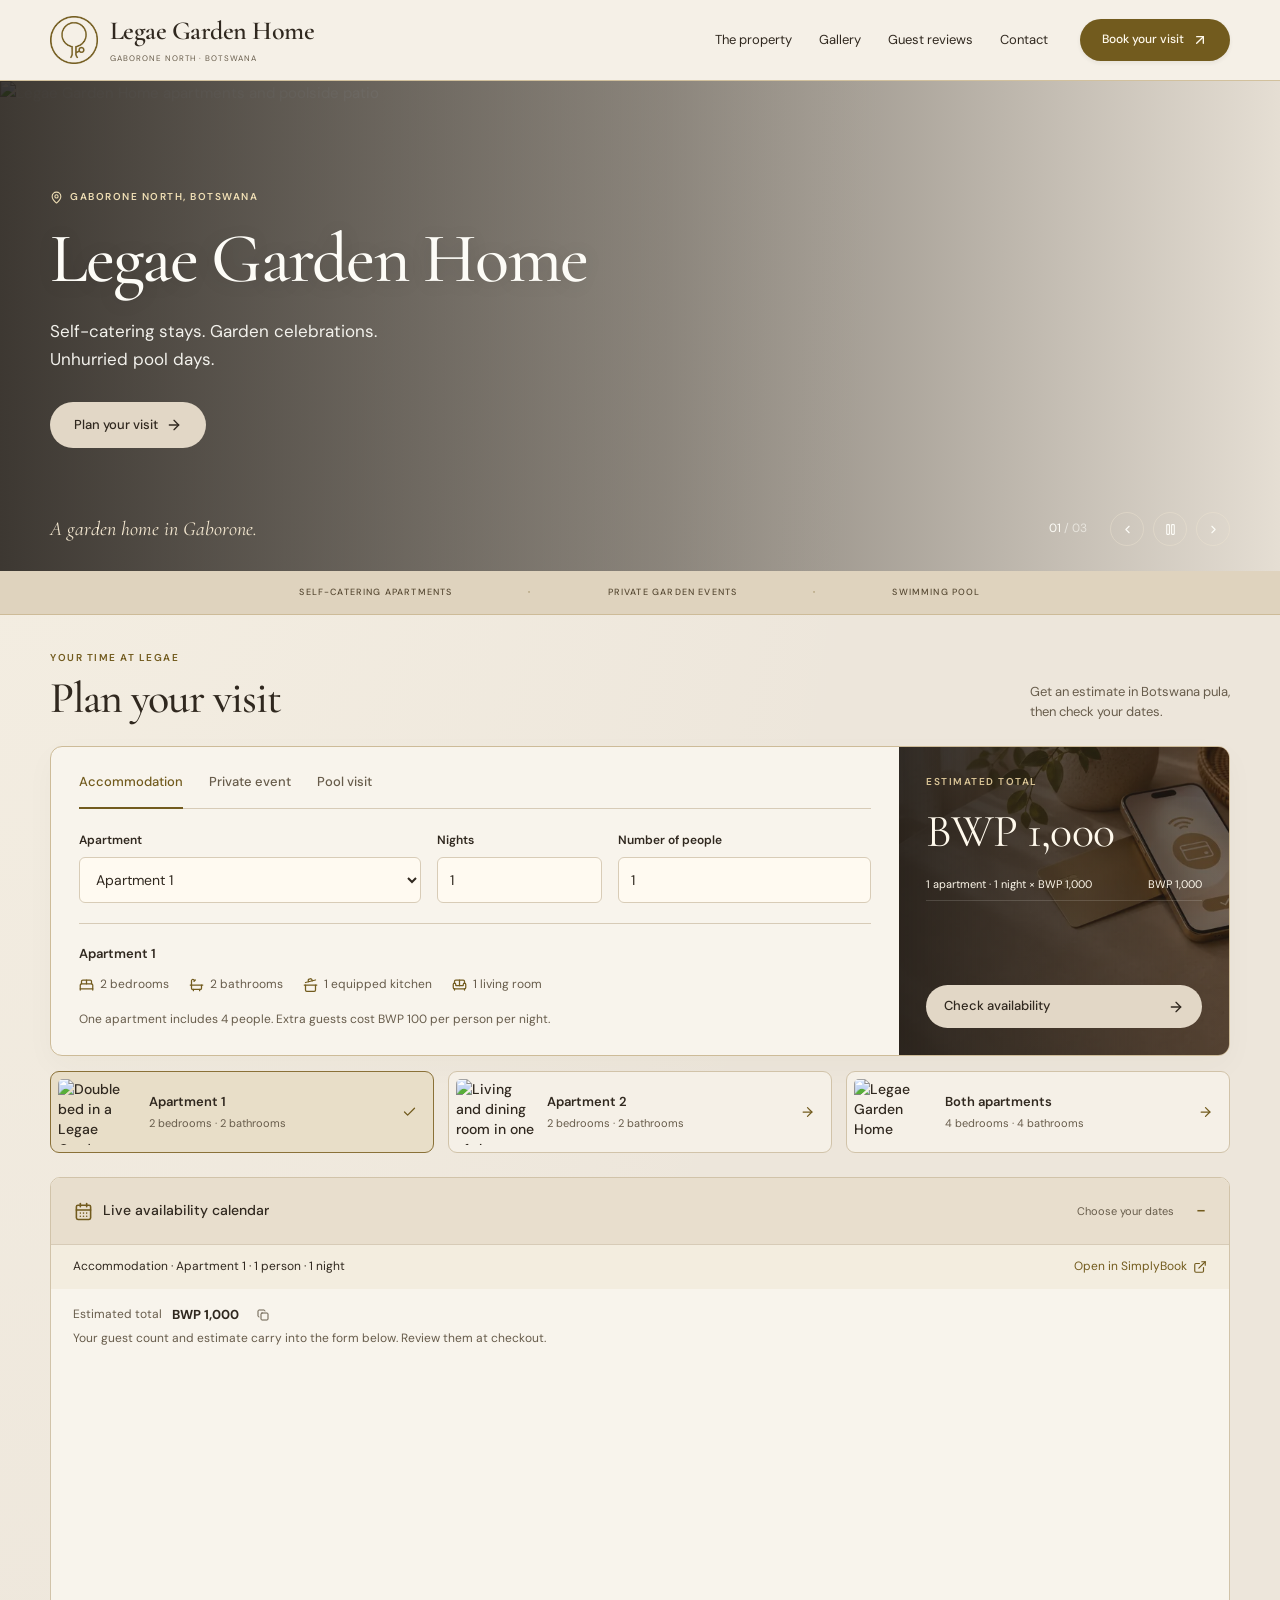
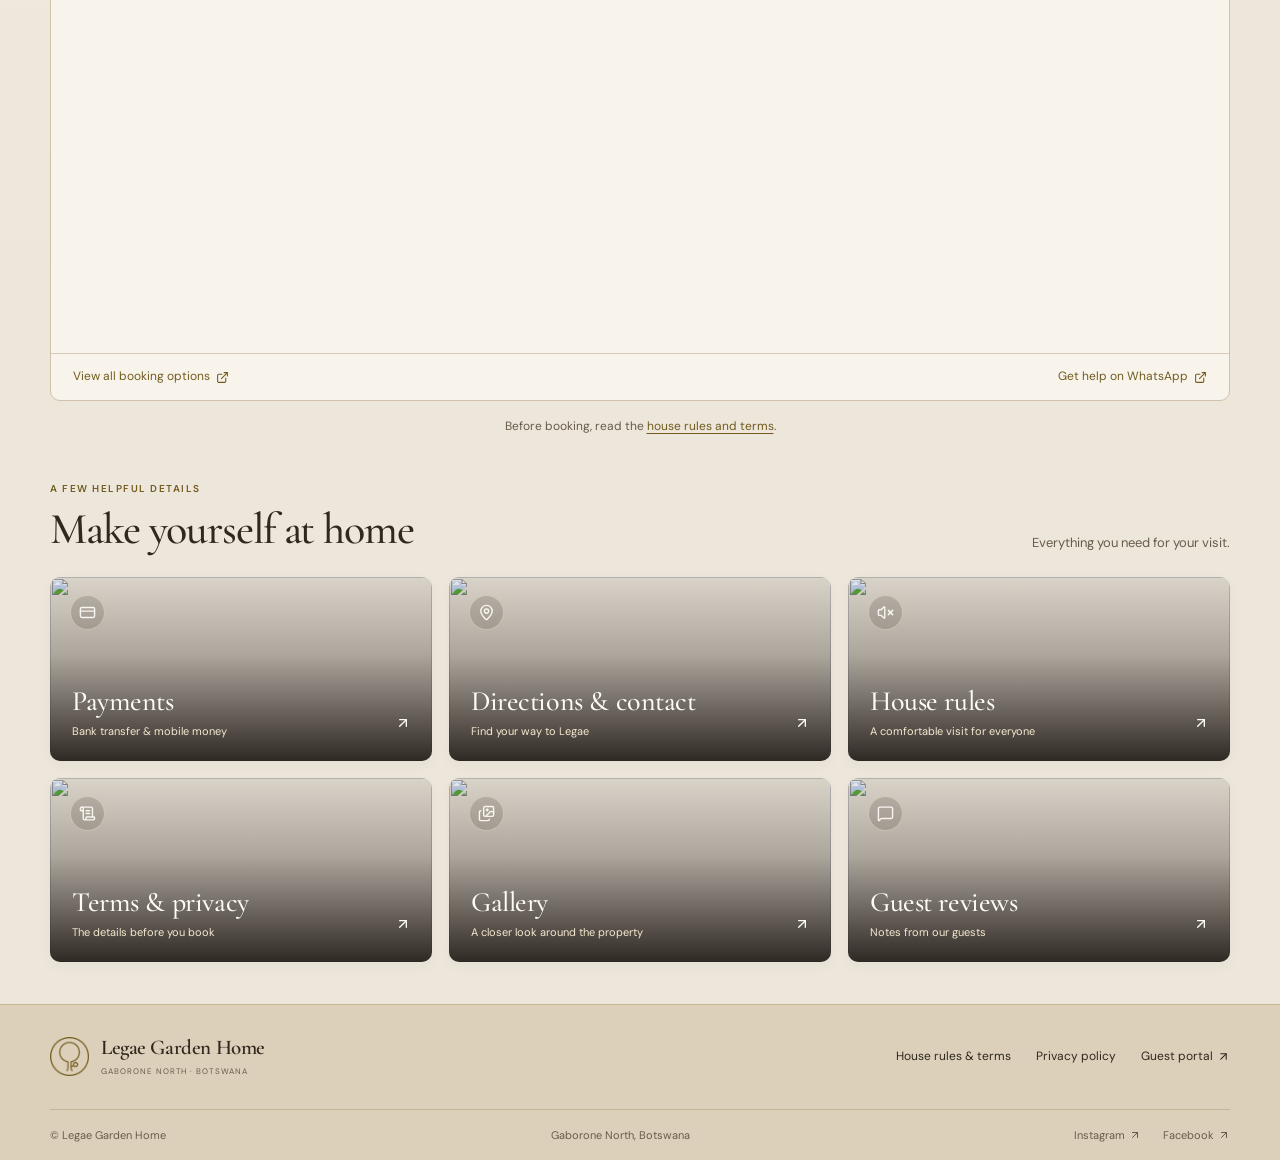
==== commit da119b57: "Use the approved Legae Garden Home redesign" ====
--- a/index.html
+++ b/index.html
@@ -1,404 +1,3 @@
-<!doctype html>
-<html lang="en">
-<head>
-  <meta charset="utf-8">
-  <meta name="viewport" content="width=device-width, initial-scale=1">
-  <title>Legae Garden Home | Stays, Events &amp; Pool in Gaborone North</title>
-  <meta name="description" content="Book a self-catering apartment, private event or pool visit at Legae Garden Home in Gaborone North, Botswana.">
-  <meta name="theme-color" content="#725b1e">
-  <meta property="og:title" content="Legae Garden Home">
-  <meta property="og:description" content="Self-catering stays, garden celebrations and pool days in Gaborone North.">
-  <meta property="og:image" content="https://qtrypzzcjebvfcihiynt.supabase.co/storage/v1/object/public/base44-prod/public/688d9861a9e77103fb615b78/deb10df3b_IMG_5137.jpg">
-  <link rel="icon" href="[data-uri]" type="image/png">
-  <meta property="og:type" content="website">
-  <meta name="twitter:card" content="summary_large_image">
-  <link rel="stylesheet" href="/legae-home.css">
-</head>
-<body>
-<svg class="symbols" xmlns="http://www.w3.org/2000/svg" aria-hidden="true">
-  <symbol id="i-arrow" viewBox="0 0 24 24"><path d="M4 12h15m-6-6 6 6-6 6"/></symbol>
-  <symbol id="i-out" viewBox="0 0 24 24"><path d="M7 17 17 7M7 7h10v10"/></symbol>
-  <symbol id="i-pin" viewBox="0 0 24 24"><path d="M19 10c0 5-7 10-7 10s-7-5-7-10a7 7 0 1 1 14 0Z"/><circle cx="12" cy="10" r="2.2"/></symbol>
-  <symbol id="i-calendar" viewBox="0 0 24 24"><rect x="3" y="5" width="18" height="16" rx="2"/><path d="M7 3v4m10-4v4M3 10h18m-13 5h2m4 0h2"/></symbol>
-  <symbol id="i-bed" viewBox="0 0 24 24"><path d="M3 18v2m18-2v2M3 18h18v-5a2 2 0 0 0-2-2H5a2 2 0 0 0-2 2v5Zm2-7V6a2 2 0 0 1 2-2h10a2 2 0 0 1 2 2v5M8 11V8h8v3"/></symbol>
-  <symbol id="i-leaf" viewBox="0 0 24 24"><path d="M20 4c-9 0-15 3-15 10a5 5 0 0 0 5 5c7 0 10-6 10-15ZM4 20l10-10"/></symbol>
-  <symbol id="i-water" viewBox="0 0 24 24"><path d="M3 9c3 0 3-2 6-2s3 2 6 2 3-2 6-2M3 14c3 0 3-2 6-2s3 2 6 2 3-2 6-2M3 19c3 0 3-2 6-2s3 2 6 2 3-2 6-2"/></symbol>
-  <symbol id="i-wifi" viewBox="0 0 24 24"><path d="M3 8a14 14 0 0 1 18 0M6 11a9 9 0 0 1 12 0m-9 3a4.5 4.5 0 0 1 6 0"/><circle cx="12" cy="18" r=".7"/></symbol>
-  <symbol id="i-kitchen" viewBox="0 0 24 24"><path d="M5 3v5a3 3 0 0 0 6 0V3M8 3v18m11 0V3c-3 1-4 5-4 10h4"/></symbol>
-  <symbol id="i-car" viewBox="0 0 24 24"><path d="m5 11 2-5h10l2 5M5 18v2m14-2v2M5 18h14a2 2 0 0 0 2-2v-3a2 2 0 0 0-2-2H5a2 2 0 0 0-2 2v3a2 2 0 0 0 2 2Zm2-4h1m8 0h1"/></symbol>
-  <symbol id="i-braai" viewBox="0 0 24 24"><path d="M5 11h14a7 7 0 0 1-14 0Zm5 7-2 4m6-4 2 4M9 7c-2-2 2-3 0-5m6 5c-2-2 2-3 0-5"/></symbol>
-  <symbol id="i-chat" viewBox="0 0 24 24"><path d="M21 11.5a8.5 8.5 0 0 1-12 7.75L4 20l.75-4.5A8.5 8.5 0 1 1 21 11.5ZM8 12h.01m4 0h.01m4 0h.01"/></symbol>
-  <symbol id="i-close" viewBox="0 0 24 24"><path d="m6 6 12 12M18 6 6 18"/></symbol>
-  <symbol id="i-menu" viewBox="0 0 24 24"><path d="M4 7h16M4 12h16M4 17h16"/></symbol>
-  <symbol id="i-chevron" viewBox="0 0 24 24"><path d="m8 5 7 7-7 7"/></symbol>
-  <symbol id="i-payment" viewBox="0 0 24 24"><rect x="3" y="5" width="18" height="14" rx="2"/><path d="M3 10h18M7 15h4"/></symbol>
-  <symbol id="i-photo" viewBox="0 0 24 24"><rect x="3" y="3" width="18" height="18" rx="2"/><circle cx="8" cy="8" r="1.5"/><path d="m3 17 5-5 4 4 4-6 5 7"/></symbol>
-  <symbol id="i-document" viewBox="0 0 24 24"><path d="M14 3H5v18h14V8zM14 3v5h5M8 12h8M8 16h6"/></symbol>
-</svg>
-<a class="skip" href="#main">Skip to content</a>
-<header class="header">
-  <div class="wrap nav-row">
-    <a class="brand" href="#" aria-label="Legae Garden Home, home">
-      <img class="brand-mark" src="[data-uri]" width="42" height="42" alt="">
-      <span><strong>Legae Garden Home</strong><small>GABORONE, BOTSWANA</small></span>
-    </a>
-    <button class="icon-button menu-toggle" type="button" aria-expanded="false" aria-controls="site-nav" aria-label="Open menu"><svg class="icon" aria-hidden="true"><use href="#i-menu"/></svg></button>
-    <nav class="nav" id="site-nav" aria-label="Main navigation">
-      <a href="#experiences">The property</a>
-      <a href="#rules">House rules</a>
-      <a href="#reviews">Reviews</a>
-      <a href="#visit">Contact</a>
-    </nav>
-    <a class="button green nav-book" href="#book">Book now <svg class="icon" aria-hidden="true"><use href="#i-out"/></svg></a>
-  </div>
-</header>
-<main id="main">
-  <section class="hero" aria-labelledby="hero-title" aria-roledescription="carousel">
-    <div class="wrap hero-content">
-      <p class="eyebrow hero-location"><svg class="icon" aria-hidden="true"><use href="#i-pin"/></svg> Gaborone North, Botswana</p>
-      <h1 id="hero-title">A garden home in Gaborone.</h1>
-      <p>Self-catering apartments, private celebrations and pool visits in Gaborone North.</p>
-      <div class="hero-actions">
-        <a class="button green" href="#book">Plan your visit <svg class="icon" aria-hidden="true"><use href="#i-arrow"/></svg></a>
-        <a class="text-link" href="#experiences">Explore the property</a>
-      </div>
-    </div>
-    <img class="hero-image hero-slide is-active" src="https://qtrypzzcjebvfcihiynt.supabase.co/storage/v1/object/public/base44-prod/public/688d9861a9e77103fb615b78/deb10df3b_IMG_5137.jpg" alt="Legae Garden Home apartments and poolside patio" width="1024" height="768" fetchpriority="high">
-    <img class="hero-image hero-slide" src="https://qtrypzzcjebvfcihiynt.supabase.co/storage/v1/object/public/base44-prod/public/688d9861a9e77103fb615b78/ccbd55c2e_IMG_8662.jpg" alt="Outdoor swimming pool at Legae Garden Home" width="1024" height="768" decoding="async">
-    <img class="hero-image hero-slide" src="https://i.postimg.cc/5NzW2BkS/661a70f915418e8416a6b7e5d18a0d9f.png" alt="Open garden lawn at Legae Garden Home" width="1280" height="960" decoding="async">
-    <div class="wrap hero-controls" hidden>
-      <div class="hero-control-buttons" role="group" aria-label="Property slideshow">
-        <button class="icon-button" id="hero-previous" type="button" aria-label="Previous property photo"><svg class="icon" aria-hidden="true"><use href="#i-chevron"/></svg></button>
-        <button class="slideshow-pause" id="hero-pause" type="button" aria-pressed="false">Pause photos</button>
-        <button class="icon-button" id="hero-next" type="button" aria-label="Next property photo"><svg class="icon" aria-hidden="true"><use href="#i-chevron"/></svg></button>
-      </div>
-    </div>
-  </section>
-
-  <section class="wrap booking-wrap" id="book" aria-labelledby="booking-title">
-    <div class="section-heading booking-heading">
-      <h2 id="booking-title">Plan your visit</h2>
-      <p>Get an estimate in Botswana pula, then check your dates.</p>
-    </div>
-    <div class="booking-bar">
-      <div class="booking-inputs">
-        <form class="calculator-fields" id="booking-calculator" aria-label="Booking calculator">
-          <div class="booking-field booking-type">
-            <label for="booking-type">Booking type</label>
-            <select id="booking-type" name="type"><option value="stay">Accommodation</option><option value="event">Private event</option><option value="pool">Pool visit</option></select>
-          </div>
-          <div class="booking-fields" data-fields="stay">
-            <div class="booking-field"><label for="apartment">Apartment</label><select id="apartment" name="apartment" aria-describedby="apartment-details"><option value="3">Apartment 1</option><option value="4">Apartment 2</option><option value="both">Both apartments</option></select></div>
-            <div class="booking-field"><label for="nights">Nights</label><input type="number" id="nights" name="nights" value="1" min="1" step="1" required></div>
-            <div class="booking-field"><label for="stay-guests">Number of people</label><input type="number" id="stay-guests" name="stay-guests" value="1" min="1" step="1" required></div>
-          </div>
-          <div class="booking-fields" data-fields="event" hidden>
-            <div class="booking-field"><label for="event-guests">Event guests</label><input type="number" id="event-guests" name="event-guests" value="10" min="1" max="50" step="1" required disabled></div>
-            <div class="booking-field"><label for="event-apartments">Accommodation</label><select id="event-apartments" name="event-apartments" aria-describedby="apartment-details" disabled><option value="0">Venue only</option><option value="1" selected>1 apartment</option><option value="2">2 apartments</option></select></div>
-          </div>
-          <div class="booking-fields pool-fields" data-fields="pool" hidden>
-            <div class="booking-field"><label for="pool-adults">Adults</label><input type="number" id="pool-adults" name="pool-adults" value="1" min="0" step="1" required disabled></div>
-            <div class="booking-field"><label for="pool-children">Children</label><input type="number" id="pool-children" name="pool-children" value="0" min="0" step="1" required disabled></div>
-            <div class="booking-field"><label for="pool-coolers">Cooler boxes</label><input type="number" id="pool-coolers" name="pool-coolers" value="0" min="0" step="1" required disabled></div>
-            <label class="braai-option"><input type="checkbox" name="pool-braai" disabled> Add braai use</label>
-          </div>
-        </form>
-        <div class="apartment-details" id="apartment-details" role="status" aria-live="polite" aria-atomic="true">
-          <strong id="apartment-details-name">Apartment 1</strong>
-          <p id="apartment-details-rooms">2 bedrooms · 1 equipped kitchen · 1 living room · 2 bathrooms</p>
-        </div>
-        <p class="calculator-note" id="calculator-note">One apartment includes 4 people. Extra guests cost BWP 100 per person per night.</p>
-        <noscript><p class="calculator-note">Enable JavaScript to calculate an estimate for your selection.</p></noscript>
-      </div>
-      <div class="estimate">
-        <p class="estimate-label" id="estimate-label">Estimated total</p>
-        <output class="estimate-total" id="estimate-total" aria-labelledby="estimate-label" for="booking-type apartment nights stay-guests event-guests event-apartments pool-adults pool-children pool-coolers">BWP 1,000</output>
-        <ul class="estimate-lines" id="estimate-lines"><li><span>1 apartment · 1 night × BWP 1,000</span><span>BWP 1,000</span></li></ul>
-        <a class="button pale" href="#calendar">Check availability <svg class="icon" aria-hidden="true"><use href="#i-arrow"/></svg></a>
-      </div>
-    </div>
-    <details class="calendar-panel" id="calendar" open>
-      <summary><svg class="icon" aria-hidden="true"><use href="#i-calendar"/></svg> Live availability calendar</summary>
-      <div class="calendar-card">
-        <div class="calendar-toolbar">
-          <p id="calendar-selection" aria-live="polite"><span>Accommodation · Apartment 1 · 1 person</span></p>
-          <a class="text-link" id="direct-booking" href="https://legaegardenhome1.simplybook.me/v2/book/service/3/" target="_blank" rel="noopener">Open in SimplyBook <svg class="icon" aria-hidden="true"><use href="#i-out"/></svg></a>
-        </div>
-        <div id="calendar-booking">
-          <div class="calendar-checkout">
-            <div class="checkout-estimate" id="checkout-estimate">
-              <p>Estimated total <strong id="checkout-estimate-total">BWP 1,000</strong></p>
-              <button class="button outline" id="copy-estimate" type="button" value="1000" hidden>Copy amount</button>
-              <span class="copy-status" id="copy-estimate-status" role="status"></span>
-            </div>
-            <p>Your guest count and estimate carry into the form below. Review them at checkout.</p>
-          </div>
-          <iframe id="booking-frame" title="Live availability for Apartment 1" loading="lazy" referrerpolicy="strict-origin-when-cross-origin"></iframe>
-        </div>
-        <div class="calendar-message" id="calendar-message" hidden>
-          <p id="calendar-message-text"></p>
-          <a class="button green" id="calendar-message-action" href="https://wa.me/26771252032" target="_blank" rel="noopener">Ask on WhatsApp <svg class="icon" aria-hidden="true"><use href="#i-out"/></svg></a>
-        </div>
-        <div class="calendar-footer">
-          <a href="https://legaegardenhome1.simplybook.me/v2/book/" target="_blank" rel="noopener">View all booking options</a>
-          <a id="booking-help" href="https://wa.me/26771252032" target="_blank" rel="noopener">Get help on WhatsApp</a>
-        </div>
-      </div>
-    </details>
-        <p class="booking-policy">Before booking, read the <a href="#rules">house rules and terms</a>.</p>
-  </section>
-
-
-  <section class="wrap info-grid" aria-label="Property and booking information">
-    <details class="info-card" id="payment-details" name="property-information">
-      <summary><svg class="icon" aria-hidden="true"><use href="#i-payment"/></svg><h2 id="payment-details-title">Payment details</h2></summary>
-      <div class="info-card-content">
-
-      <div class="payment-content">
-        <div class="payment-methods">
-          <section aria-labelledby="bank-payment-title">
-            <h3 id="bank-payment-title">FNB Bank Transfer</h3>
-            <dl class="payment-bank-details">
-              <div><dt>Bank</dt><dd>FNB Botswana</dd></div>
-              <div><dt>Account name</dt><dd>Legae Garden Home</dd></div>
-              <div><dt>Account number</dt><dd>63196310311</dd></div>
-              <div><dt>Branch code</dt><dd>281267</dd></div>
-              <div><dt>SWIFT code</dt><dd>FNBBBWPX</dd></div>
-            </dl>
-          </section>
-          <section aria-labelledby="orange-payment-title">
-            <h3 id="orange-payment-title">Orange Money</h3>
-            <dl><div><dt>Number</dt><dd>+267 76 574 262</dd></div></dl>
-          </section>
-          <section aria-labelledby="ewallet-payment-title">
-            <h3 id="ewallet-payment-title">eWallet / Pay2Cell</h3>
-            <dl><div><dt>Number</dt><dd>+267 71 252 032</dd></div></dl>
-          </section>
-        </div>
-        <p class="payment-reference">Please use the invoice number as your payment reference.</p>
-      </div>
-    
-      </div>
-    </details>
-    <details class="info-card" id="visit" name="property-information">
-      <summary><svg class="icon" aria-hidden="true"><use href="#i-pin"/></svg><h2 id="directions-title">Directions & contact</h2></summary>
-      <div class="info-card-content">
-<div class="visit-layout">
-      <div class="visit-copy">
-        <h2 id="visit-title">Find us</h2>
-        <p class="location-line"><svg class="icon" aria-hidden="true"><use href="#i-pin"/></svg> Gaborone North, Botswana</p>
-        <div class="visit-actions">
-          <a class="button green" href="https://www.google.com/maps/dir/?api=1&amp;destination=-24.5267918%2C25.9787232" target="_blank" rel="noopener">Get directions <svg class="icon" aria-hidden="true"><use href="#i-out"/></svg></a>
-          <a class="button outline" href="https://wa.me/26771252032?text=Hello%2C%20I%20would%20like%20to%20enquire%20about%20Legae%20Garden%20Home." target="_blank" rel="noopener"><svg class="icon" aria-hidden="true"><use href="#i-chat"/></svg> WhatsApp</a>
-        </div>
-        <address class="contact-links">
-          <div><a href="tel:+26771252032">+267 71 252 032</a><span aria-hidden="true"> / </span><a href="tel:+26776574262">+267 76 574 262</a></div>
-          <a href="mailto:legaegardenhome@gmail.com">legaegardenhome@gmail.com</a>
-        </address>
-        <details class="directions">
-          <summary>Driving directions from Phakalane</summary>
-          <ol>
-            <li>Continue from the Phakalane traffic light to the second traffic light near Oodi.</li>
-            <li>Turn left and continue past the Mmamashia Water Treatment Plant on your right.</li>
-            <li>Turn before the long wall on your left and follow it to the end.</li>
-            <li>Turn left, then immediately right. Legae Garden Home is the second house on your right.</li>
-          </ol>
-        </details>
-      </div>
-      <img src="https://qtrypzzcjebvfcihiynt.supabase.co/storage/v1/object/public/base44-prod/public/688d9861a9e77103fb615b78/a41eb5264_IMG_5136.jpg" alt="Driveway and entrance at Legae Garden Home" loading="lazy" width="1024" height="768">
-    </div>
-      </div>
-    </details>
-    <details class="info-card" id="experiences" name="property-information">
-      <summary><svg class="icon" aria-hidden="true"><use href="#i-bed"/></svg><h2 id="experiences-title">Stay, gather or swim</h2></summary>
-      <div class="info-card-content">
-
-        <div class="property-panel-content">
-          <div class="experience-grid">
-            <article class="card">
-              <img src="https://i.postimg.cc/xTpN9Shv/a738c9988c5737dc6c36e37decbf5882.png" alt="Double bed in a Legae Garden Home apartment" loading="lazy" width="600" height="800">
-              <div class="card-text">
-                <h3>Self-catering stays</h3>
-                <p>Each apartment has two bedrooms, two bathrooms, a living room and an equipped kitchen. Book one or both.</p>
-                <a class="text-link" href="#book" data-booking="stay">Price a stay <svg class="icon" aria-hidden="true"><use href="#i-arrow"/></svg></a>
-              </div>
-            </article>
-            <article class="card">
-              <img src="https://i.postimg.cc/5NzW2BkS/661a70f915418e8416a6b7e5d18a0d9f.png" alt="Open garden lawn at Legae Garden Home" loading="lazy" width="1280" height="960">
-              <div class="card-text">
-                <h3>Private events</h3>
-                <p>Host up to 50 guests in the garden. Choose venue hire or add accommodation. Gatherings require approval, and loud music is prohibited.</p>
-                <a class="text-link" href="#book" data-booking="event">Price an event <svg class="icon" aria-hidden="true"><use href="#i-arrow"/></svg></a>
-              </div>
-            </article>
-            <article class="card">
-              <img src="https://qtrypzzcjebvfcihiynt.supabase.co/storage/v1/object/public/base44-prod/public/688d9861a9e77103fb615b78/ccbd55c2e_IMG_8662.jpg" alt="Outdoor swimming pool at Legae Garden Home" loading="lazy" width="768" height="1024">
-              <div class="card-text">
-                <h3>Pool visits</h3>
-                <p>Pool hours are 9:00 am to 5:00 pm. Entry is BWP 100 per adult and BWP 50 per child. Cooler boxes and braai use can be added.</p>
-                <a class="text-link" href="#book" data-booking="pool">Price a pool visit <svg class="icon" aria-hidden="true"><use href="#i-arrow"/></svg></a>
-              </div>
-            </article>
-          </div>
-          <ul class="amenities" aria-label="Property amenities">
-            <li><svg class="icon" aria-hidden="true"><use href="#i-kitchen"/></svg> Equipped kitchens</li>
-            <li><svg class="icon" aria-hidden="true"><use href="#i-wifi"/></svg> Wi-Fi</li>
-            <li><svg class="icon" aria-hidden="true"><use href="#i-car"/></svg> On-site parking</li>
-            <li><svg class="icon" aria-hidden="true"><use href="#i-braai"/></svg> Braai area</li>
-            <li><svg class="icon" aria-hidden="true"><use href="#i-water"/></svg> Outdoor pool</li>
-            <li><svg class="icon" aria-hidden="true"><use href="#i-leaf"/></svg> Garden</li>
-          </ul>
-        </div>
-      
-      </div>
-    </details>
-    <details class="info-card" id="gallery" name="property-information">
-      <summary><svg class="icon" aria-hidden="true"><use href="#i-photo"/></svg><h2 id="gallery-title">Around the property</h2></summary>
-      <div class="info-card-content">
-
-        <div class="property-panel-content gallery-grid">
-          <a href="https://qtrypzzcjebvfcihiynt.supabase.co/storage/v1/object/public/base44-prod/public/688d9861a9e77103fb615b78/dcd136c3a_IMG_5101.jpg" aria-label="View living and dining room photo"><img src="https://qtrypzzcjebvfcihiynt.supabase.co/storage/v1/object/public/base44-prod/public/688d9861a9e77103fb615b78/dcd136c3a_IMG_5101.jpg" alt="Living and dining room in one of the apartments" loading="lazy"><span>Living &amp; dining <svg class="icon" aria-hidden="true"><use href="#i-out"/></svg></span></a>
-          <a href="https://i.postimg.cc/ncWr6G9g/d47270caf5ff09779eabafe3b2f775aa.png" aria-label="View self-catering kitchen photo"><img src="https://i.postimg.cc/ncWr6G9g/d47270caf5ff09779eabafe3b2f775aa.png" alt="Self-catering kitchen with fridge and washing machine" loading="lazy"><span>Kitchen <svg class="icon" aria-hidden="true"><use href="#i-out"/></svg></span></a>
-          <a href="https://i.postimg.cc/SRWRfpmp/IMG-8664.jpg" aria-label="View outdoor seating photo"><img src="https://i.postimg.cc/SRWRfpmp/IMG-8664.jpg" alt="Outdoor table and chairs by the braai area" loading="lazy"><span>Outdoor seating <svg class="icon" aria-hidden="true"><use href="#i-out"/></svg></span></a>
-          <a href="https://i.postimg.cc/L8HSQqxp/518768688.png" aria-label="View pool terrace photo"><img src="https://i.postimg.cc/L8HSQqxp/518768688.png" alt="The outdoor swimming pool and terrace" loading="lazy"><span>Pool terrace <svg class="icon" aria-hidden="true"><use href="#i-out"/></svg></span></a>
-        </div>
-      
-      </div>
-    </details>
-    <details class="info-card" id="rules" name="property-information">
-      <summary><svg class="icon" aria-hidden="true"><use href="#i-menu"/></svg><h2 id="rules-title">House rules</h2></summary>
-      <div class="info-card-content">
-<div class="rules-intro">
-        <div class="noise-rule">
-          <h3>No loud music</h3>
-          <p>This applies at all times, including private events and pool visits. Quiet hours are <strong>10:30 pm to 8:00 am</strong>. Please keep noise low and respect our neighbours.</p>
-        </div>
-        <dl class="arrival-times">
-          <div><dt>Check-in</dt><dd>12:00 pm</dd></div>
-          <div><dt>Check-out</dt><dd>10:30 am</dd></div>
-        </dl>
-      </div>
-      </div>
-    </details>
-    <details class="info-card" id="terms" name="property-information">
-      <summary><svg class="icon" aria-hidden="true"><use href="#i-document"/></svg><h2 id="terms-title">Terms and conditions</h2></summary>
-      <div class="info-card-content">
-<div class="policies">
-        <details id="booking-terms">
-          <summary>Booking, payment and arrival</summary>
-          <ul>
-            <li>A deposit of BWP 500, or the amount specified for your booking, is required to secure your dates. Pay within 48 hours of booking. Unpaid reservations may be cancelled and the dates released.</li>
-            <li>Published prices may change. The price confirmed at the time of booking will be honoured.</li>
-            <li>Be ready to provide valid identification before check-in through the agreed contact method. Arrange late check-out in advance. It is subject to availability and additional charges may apply.</li>
-          </ul>
-        </details>
-        <details id="guest-rules">
-          <summary>Guests, gatherings and use of the property</summary>
-          <ul>
-            <li>Keep to the confirmed guest count unless management approves a change in writing. Parties and large gatherings require prior approval. Loud music is prohibited at all times. Observe quiet hours from 10:30 pm to 8:00 am.</li>
-            <li>Use the designated outdoor smoking area. Smoking indoors is prohibited. Pets require prior approval. Guests are responsible for pet-related damage or extra cleaning.</li>
-            <li>Keep the property and garden in good condition and report problems promptly. Wash dishes and take out rubbish. Leave towels, linen and other supplied items at the property. Do not damage or remove plants.</li>
-            <li>Laundry is for current guests staying two or three days. Bring your own washing powder and leave outside laundry at home. A BWP 15 charge per item may apply if the laundry rules are breached.</li>
-          </ul>
-        </details>
-        <details id="pool-rules">
-          <summary>Swimming pool safety</summary>
-          <ul>
-            <li>Guests use the pool at their own risk. There is no lifeguard on duty. A responsible adult must supervise children at all times.</li>
-            <li>No diving, running or rough play around the pool. Keep glass containers out of the pool area.</li>
-          </ul>
-        </details>
-        <details id="property-rules">
-          <summary>Security, damages and responsibility</summary>
-          <ul>
-            <li>External areas are monitored by CCTV for security. Lock doors and windows, keep the gate secure and take care of personal belongings.</li>
-            <li>Guests are responsible for damage to the property or its contents and for reasonable repair or replacement costs. Lost keys carry a BWP 650 fee. Applicable charges for breaches of the rules remain the guest’s responsibility.</li>
-            <li>The property’s booking terms place responsibility for personal belongings with guests and exclude liability for accidents, injuries and loss of belongings.</li>
-            <li>Management may terminate a stay without refund for serious breaches of the terms, rules or safety requirements. Illegal activity may be reported to the authorities.</li>
-            <li>By booking, guests acknowledge these terms and accept responsibility for applicable charges.</li>
-          </ul>
-        </details>
-        <details id="cancellation">
-          <summary>Cancellations and date changes</summary>
-          <ul>
-            <li>Cancellations made within 24 hours of booking are eligible for a full deposit refund.</li>
-            <li>A cancellation more than 7 days after booking incurs a fee of 50% of the deposit. More than 30 days after booking, the deposit is non-refundable.</li>
-            <li>Requests to change dates are subject to availability and the notice given. No-shows without prior notice forfeit the deposit.</li>
-          </ul>
-        </details>
-        <details id="privacy">
-          <summary>Privacy policy</summary>
-          <ul>
-            <li>Legae Garden Home may collect contact, identification, booking and payment-related details, website usage information and footage from external CCTV.</li>
-            <li>Information is used to manage bookings, communicate with guests, improve services, protect people and property and meet legal and accounting requirements.</li>
-            <li>Personal information is never sold, rented or leased. It may be shared with booking, payment and other service providers, or with authorities where required.</li>
-            <li>Reasonable measures are used to protect information. Records are retained for as long as necessary for their purpose and applicable requirements.</li>
-            <li>Guests may request access, correction, restriction of processing or deletion where applicable. This policy may be updated. For privacy enquiries email <a href="mailto:legaegardenhome@gmail.com">legaegardenhome@gmail.com</a>.</li>
-          </ul>
-        </details>
-      </div>
-      </div>
-    </details>
-    <details class="info-card" id="reviews" name="property-information">
-      <summary><h2 id="reviews-title">Guest reviews</h2></summary>
-      <div class="info-card-content">
-        <p class="review-intro">Guest comments about Legae Garden Home.</p>
-        <div id="published-reviews" class="review-grid" aria-label="Published guest reviews"></div>
-        <p id="review-load-status" class="review-help" role="status"></p>
-        <button class="button outline" id="more-guest-reviews" type="button" hidden>More reviews</button>
-        <div class="review-grid">
-          <figure class="review-quote">
-            <blockquote><p>“Affordable, peaceful, clean, exotic”</p></blockquote>
-            <figcaption>Kopano</figcaption>
-          </figure>
-          <figure class="review-quote">
-            <blockquote><p>“…friendly hosts and great privacy!”</p></blockquote>
-            <figcaption>Katlego Latoya Kgaswane</figcaption>
-          </figure>
-          <figure class="review-quote">
-            <blockquote><p>“Good neighborhood, quiet and peaceful environment”</p></blockquote>
-            <figcaption>Cain Johnson</figcaption>
-          </figure>
-        </div>
-        <form class="guest-review-form" id="guest-review-form" aria-labelledby="guest-review-form-title" hidden>
-          <h3 id="guest-review-form-title">Write a review</h3>
-          <div class="guest-review-fields">
-            <div class="booking-field"><label for="review-name">Your name</label><input id="review-name" name="guestName" type="text" maxlength="80" autocomplete="name" required></div>
-            <div class="booking-field"><label for="review-rating">Overall rating</label><select id="review-rating" name="rating" required><option value="" selected disabled>Choose a rating</option><option value="5">5 — Excellent</option><option value="4">4 — Very good</option><option value="3">3 — Good</option><option value="2">2 — Fair</option><option value="1">1 — Poor</option></select></div>
-          </div>
-          <div class="booking-field"><label for="review-title">Review title (optional)</label><input id="review-title" name="title" type="text" maxlength="120"></div>
-          <div class="booking-field"><label for="review-comment">Your review</label><textarea id="review-comment" name="comment" rows="4" maxlength="2000" required></textarea></div>
-          <p class="review-help">Your name and review may appear on this website after approval.</p>
-          <button class="button green" id="submit-guest-review" type="submit">Submit review</button>
-          <p id="guest-review-status" class="guest-review-status" role="status"></p>
-        </form>
-        <noscript><p class="review-help">Enable JavaScript to submit a review.</p></noscript>
-      </div>
-    </details>
-
-  </section>
-
-</main>
-<footer>
-  <div class="wrap footer-row">
-    <a class="brand" href="#">
-      <img class="brand-mark" src="[data-uri]" width="42" height="42" alt="">
-      <span><strong>Legae Garden Home</strong><small>GABORONE, BOTSWANA</small></span>
-    </a>
-    <div class="footer-links">
-      <a href="#rules">House rules and terms</a>
-      <a href="#privacy">Privacy policy</a>
-      <a href="https://legae-garden-guest-manager-fb615b78.base44.app/GuestPortal">Guest portal <svg class="icon" aria-hidden="true"><use href="#i-out"/></svg></a>
-    </div>
-  </div>
-  <div class="wrap footer-bottom"><span>© Legae Garden Home</span><a href="https://www.instagram.com/legaegardenhome" target="_blank" rel="noopener">Instagram</a><a href="https://www.facebook.com/legaegardenhome" target="_blank" rel="noopener">Facebook</a></div>
-</footer>
-<dialog id="photo-dialog" class="dialog photo-dialog" aria-label="Property photo gallery">
-  <button type="button" class="icon-button close-dialog" aria-label="Close photo" autofocus><svg class="icon" aria-hidden="true"><use href="#i-close"/></svg></button>
-  <img id="full-photo" alt="">
-  <div class="photo-controls"><button type="button" class="icon-button prev" aria-label="Previous photo"><svg class="icon" aria-hidden="true"><use href="#i-chevron"/></svg></button><p id="photo-caption" aria-live="polite"></p><button type="button" class="icon-button next" aria-label="Next photo"><svg class="icon" aria-hidden="true"><use href="#i-chevron"/></svg></button></div>
-</dialog>
-  <script type="module" src="/legae-booking.js"></script>
-  <script type="module" src="/legae-reviews.js"></script>
-</body>
-</html>
+<!doctype html><html lang="en"><head><meta charset="utf-8"><meta name="viewport" content="width=device-width,initial-scale=1"><title>Legae Garden Home | Stays, Events &amp; Pool in Gaborone North</title><link rel="stylesheet" href="https://fonts.googleapis.com/css2?family=Cormorant+Garamond:wght@400;500;600&family=DM+Sans:wght@400;450;500;550;600;700&display=swap">  <script type="module" crossorigin src="/legae-modern-1567dcfdd3.js"></script>
+  <link rel="stylesheet" crossorigin href="/legae-modern-f06bba64d4.css">
+<meta name="description" content="Self-catering apartments, private celebrations and pool visits at Legae Garden Home in Gaborone North, Botswana."><meta property="og:title" content="Legae Garden Home"><meta property="og:description" content="Self-catering stays, garden celebrations and pool days in Gaborone North."><meta property="og:type" content="website"><meta property="og:image" content="https://qtrypzzcjebvfcihiynt.supabase.co/storage/v1/object/public/base44-prod/public/688d9861a9e77103fb615b78/deb10df3b_IMG_5137.jpg"><meta name="twitter:card" content="summary_large_image"><link rel="canonical" href="https://legaegardenhome.netlify.app/"><link rel="icon" href="[data-uri]" type="image/png"></head><body><div id="root"></div></body></html>
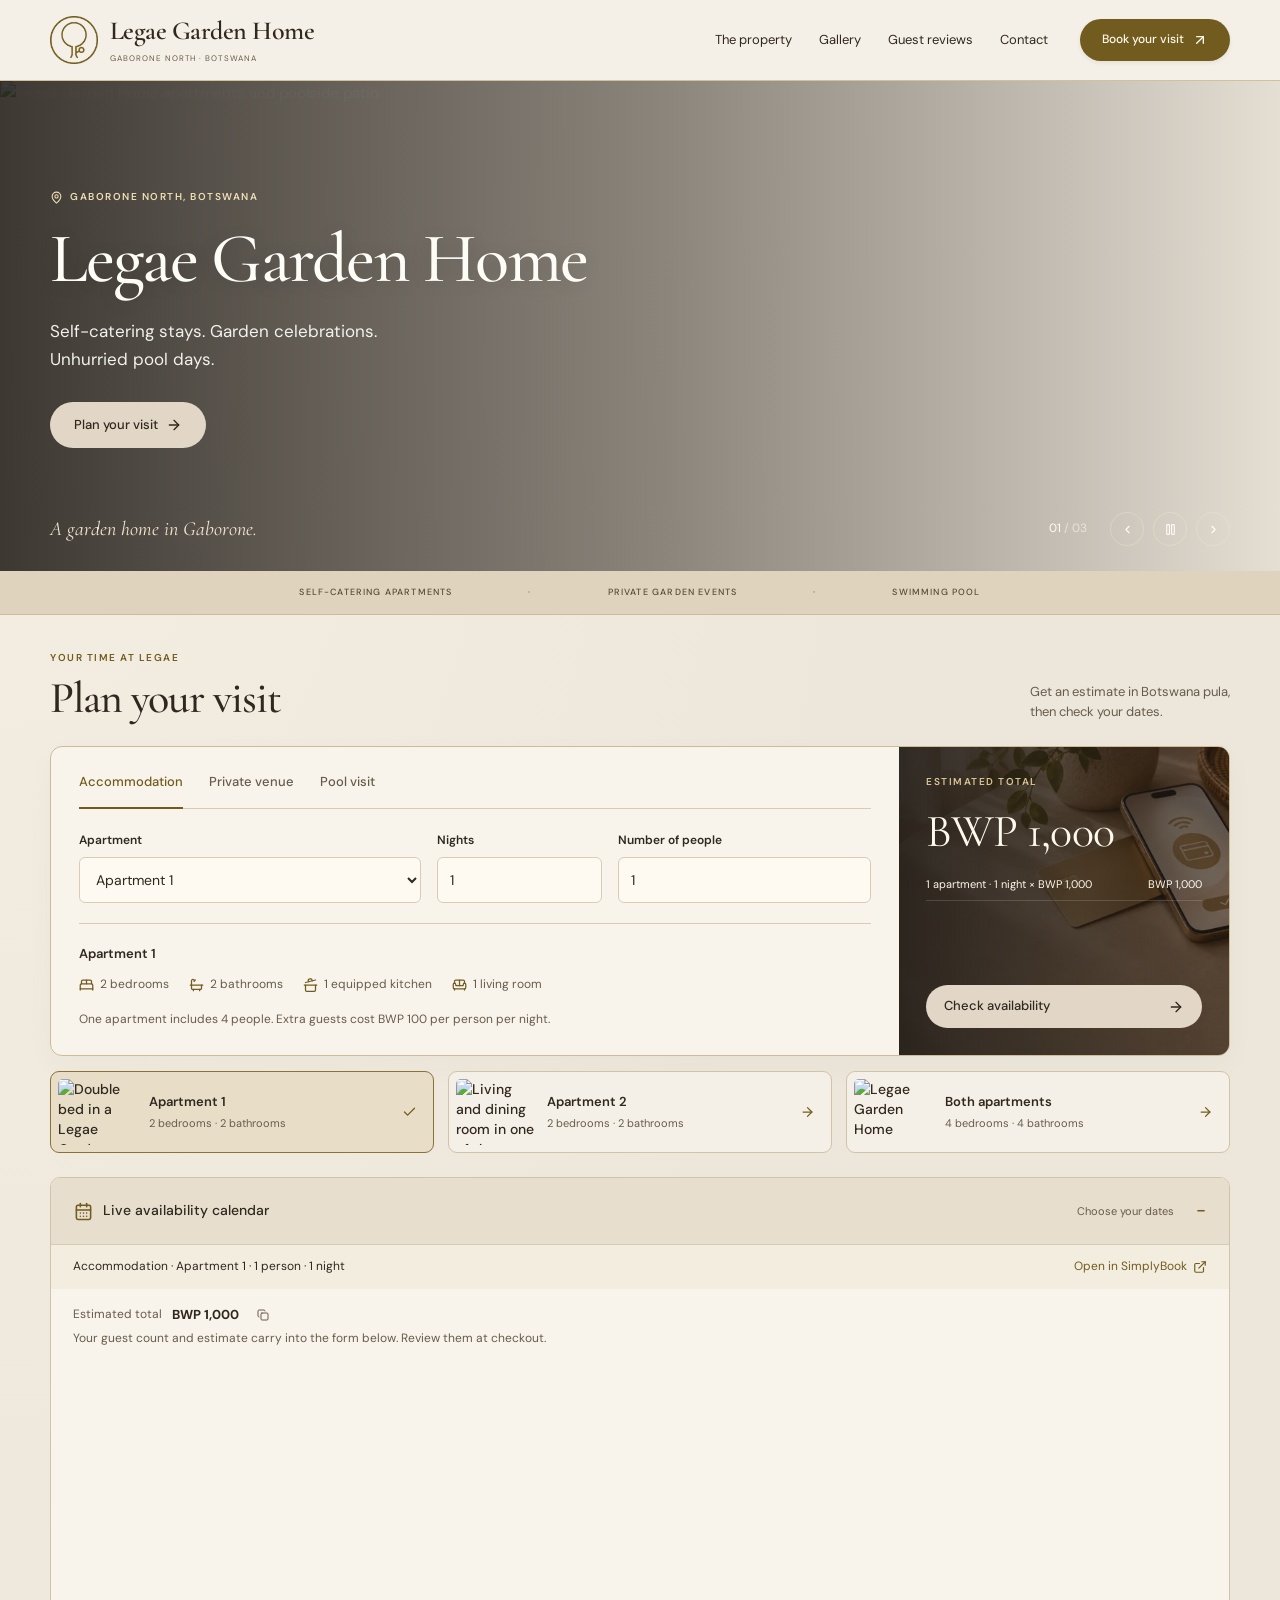
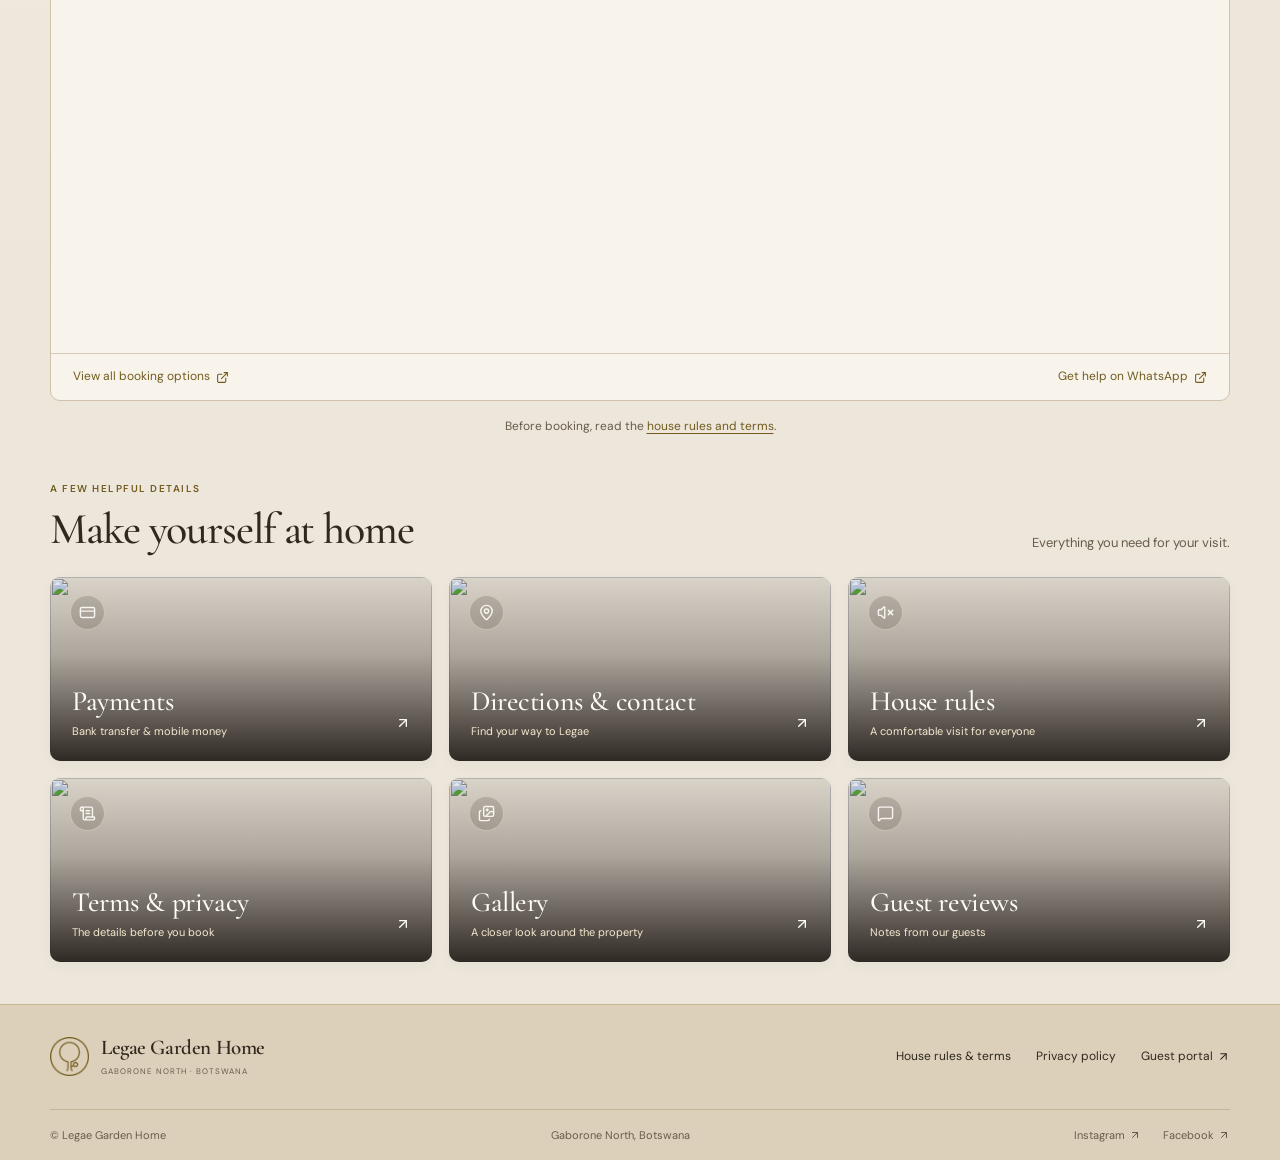
==== commit 4dba8d59: "Load corrected accommodation and private venue calculator" ====
--- a/index.html
+++ b/index.html
@@ -1,3 +1,3 @@
-<!doctype html><html lang="en"><head><meta charset="utf-8"><meta name="viewport" content="width=device-width,initial-scale=1"><title>Legae Garden Home | Stays, Events &amp; Pool in Gaborone North</title><link rel="stylesheet" href="https://fonts.googleapis.com/css2?family=Cormorant+Garamond:wght@400;500;600&family=DM+Sans:wght@400;450;500;550;600;700&display=swap">  <script type="module" crossorigin src="/legae-modern-1567dcfdd3.js"></script>
+<!doctype html><html lang="en"><head><meta charset="utf-8"><meta name="viewport" content="width=device-width,initial-scale=1"><title>Legae Garden Home | Stays, Events &amp; Pool in Gaborone North</title><link rel="stylesheet" href="https://fonts.googleapis.com/css2?family=Cormorant+Garamond:wght@400;500;600&family=DM+Sans:wght@400;450;500;550;600;700&display=swap">  <script type="module" crossorigin src="/legae-modern-edd60310e5.js"></script>
   <link rel="stylesheet" crossorigin href="/legae-modern-f06bba64d4.css">
 <meta name="description" content="Self-catering apartments, private celebrations and pool visits at Legae Garden Home in Gaborone North, Botswana."><meta property="og:title" content="Legae Garden Home"><meta property="og:description" content="Self-catering stays, garden celebrations and pool days in Gaborone North."><meta property="og:type" content="website"><meta property="og:image" content="https://qtrypzzcjebvfcihiynt.supabase.co/storage/v1/object/public/base44-prod/public/688d9861a9e77103fb615b78/deb10df3b_IMG_5137.jpg"><meta name="twitter:card" content="summary_large_image"><link rel="canonical" href="https://legaegardenhome.netlify.app/"><link rel="icon" href="[data-uri]" type="image/png"></head><body><div id="root"></div></body></html>
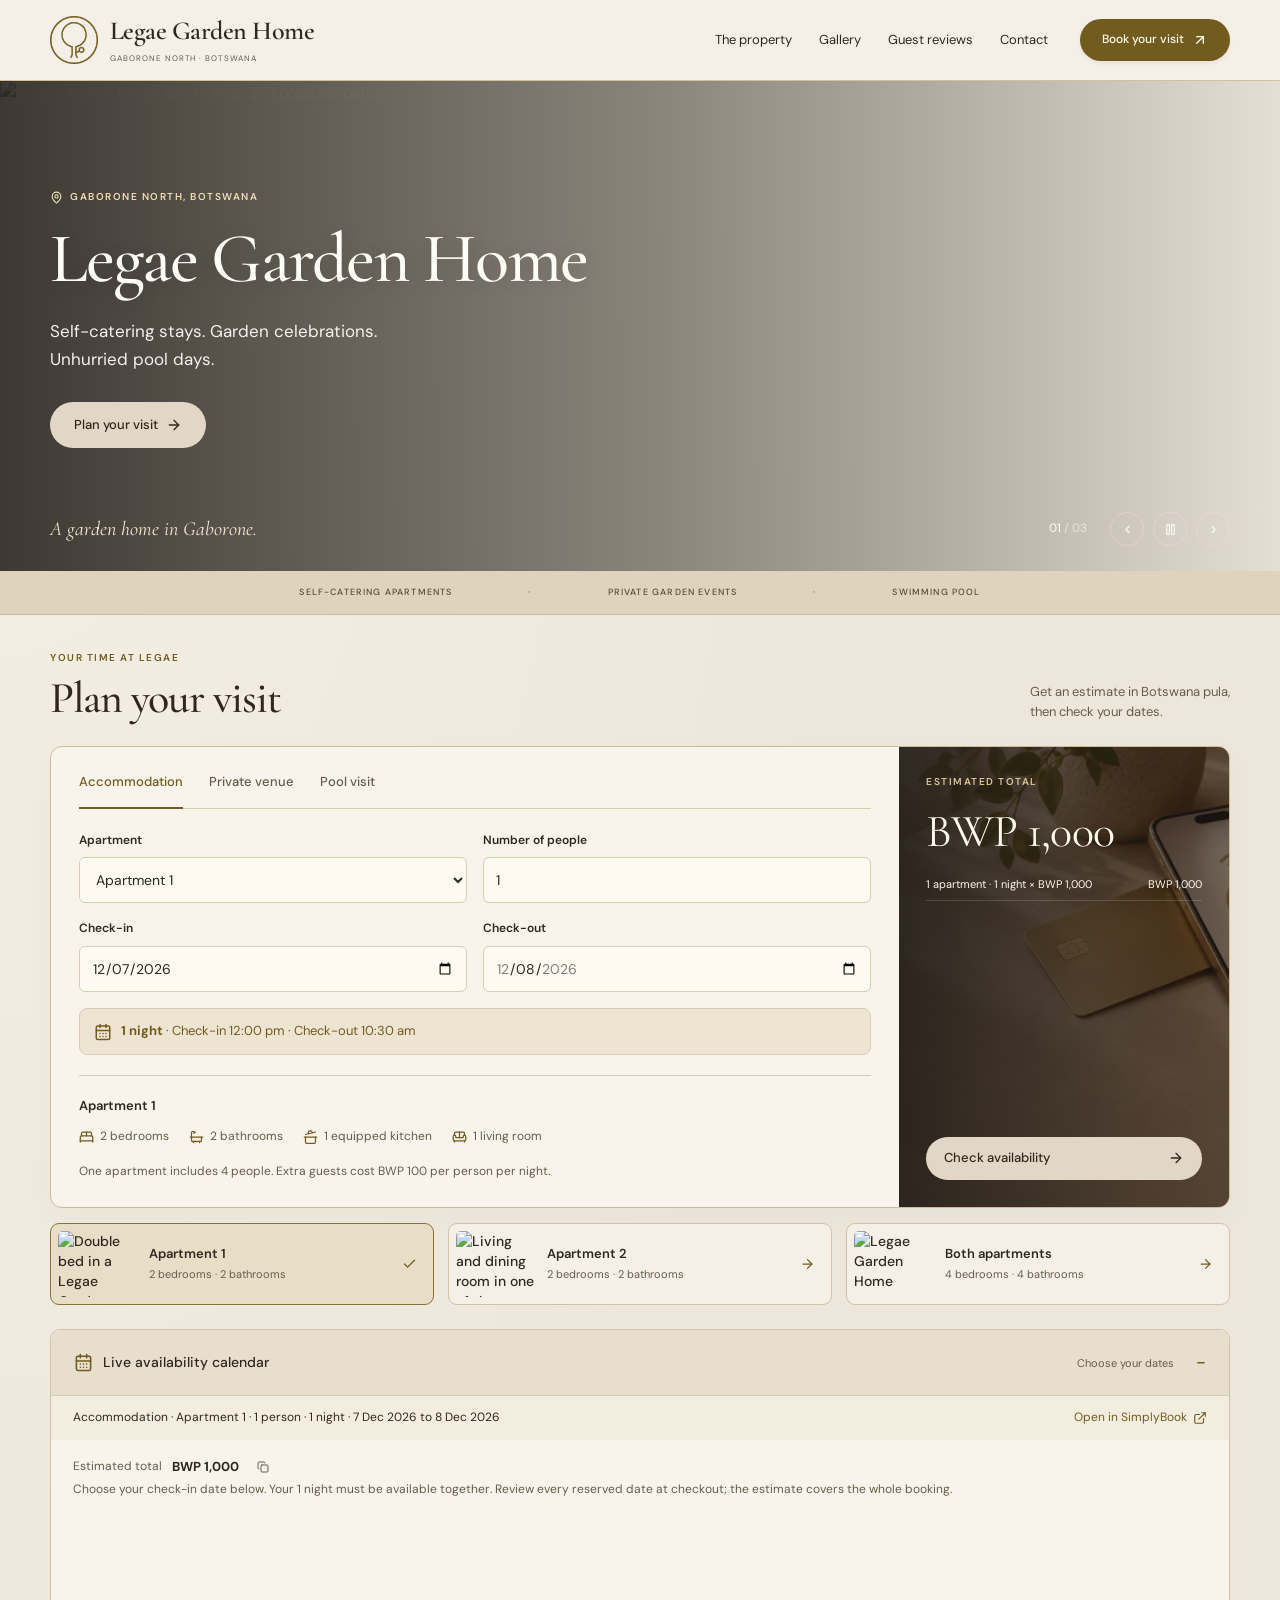
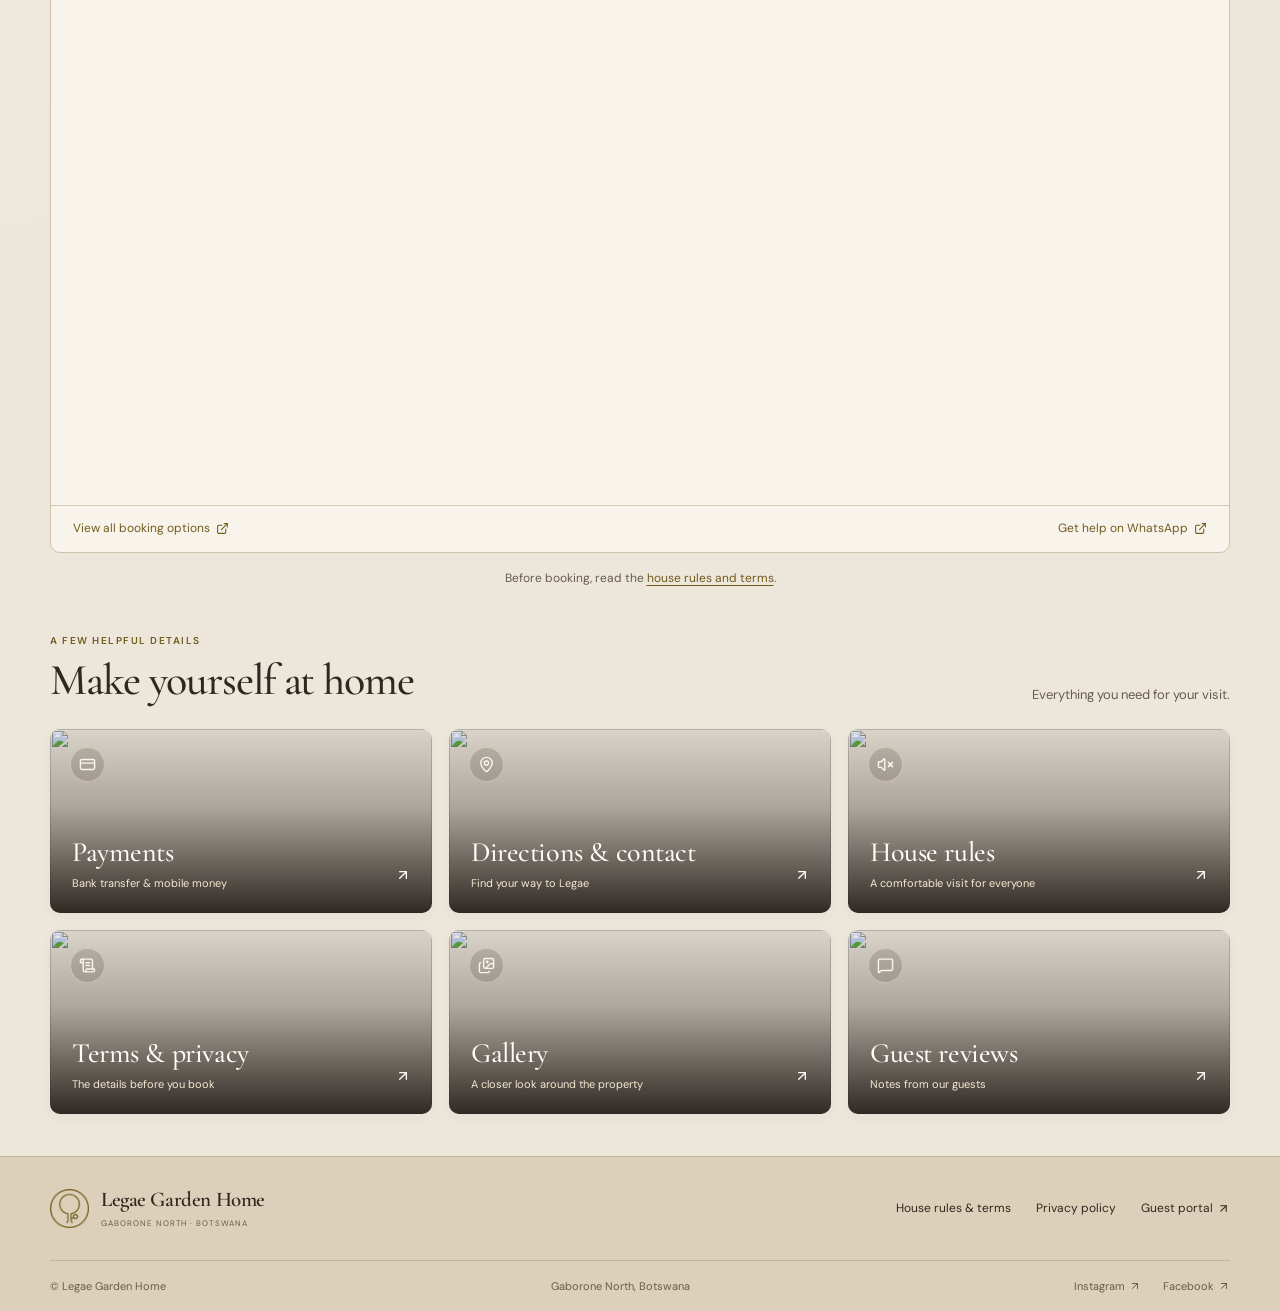
==== commit c3b83399: "Load the hotel-style multi-night booking calendar" ====
--- a/index.html
+++ b/index.html
@@ -1,3 +1,3 @@
-<!doctype html><html lang="en"><head><meta charset="utf-8"><meta name="viewport" content="width=device-width,initial-scale=1"><title>Legae Garden Home | Stays, Events &amp; Pool in Gaborone North</title><link rel="stylesheet" href="https://fonts.googleapis.com/css2?family=Cormorant+Garamond:wght@400;500;600&family=DM+Sans:wght@400;450;500;550;600;700&display=swap">  <script type="module" crossorigin src="/legae-modern-edd60310e5.js"></script>
-  <link rel="stylesheet" crossorigin href="/legae-modern-f06bba64d4.css">
+<!doctype html><html lang="en"><head><meta charset="utf-8"><meta name="viewport" content="width=device-width,initial-scale=1"><title>Legae Garden Home | Stays, Events &amp; Pool in Gaborone North</title><link rel="stylesheet" href="https://fonts.googleapis.com/css2?family=Cormorant+Garamond:wght@400;500;600&family=DM+Sans:wght@400;450;500;550;600;700&display=swap">  <script type="module" crossorigin src="/legae-modern-2647fc911c.js"></script>
+  <link rel="stylesheet" crossorigin href="/legae-modern-c26e46469b.css">
 <meta name="description" content="Self-catering apartments, private celebrations and pool visits at Legae Garden Home in Gaborone North, Botswana."><meta property="og:title" content="Legae Garden Home"><meta property="og:description" content="Self-catering stays, garden celebrations and pool days in Gaborone North."><meta property="og:type" content="website"><meta property="og:image" content="https://qtrypzzcjebvfcihiynt.supabase.co/storage/v1/object/public/base44-prod/public/688d9861a9e77103fb615b78/deb10df3b_IMG_5137.jpg"><meta name="twitter:card" content="summary_large_image"><link rel="canonical" href="https://legaegardenhome.netlify.app/"><link rel="icon" href="[data-uri]" type="image/png"></head><body><div id="root"></div></body></html>
